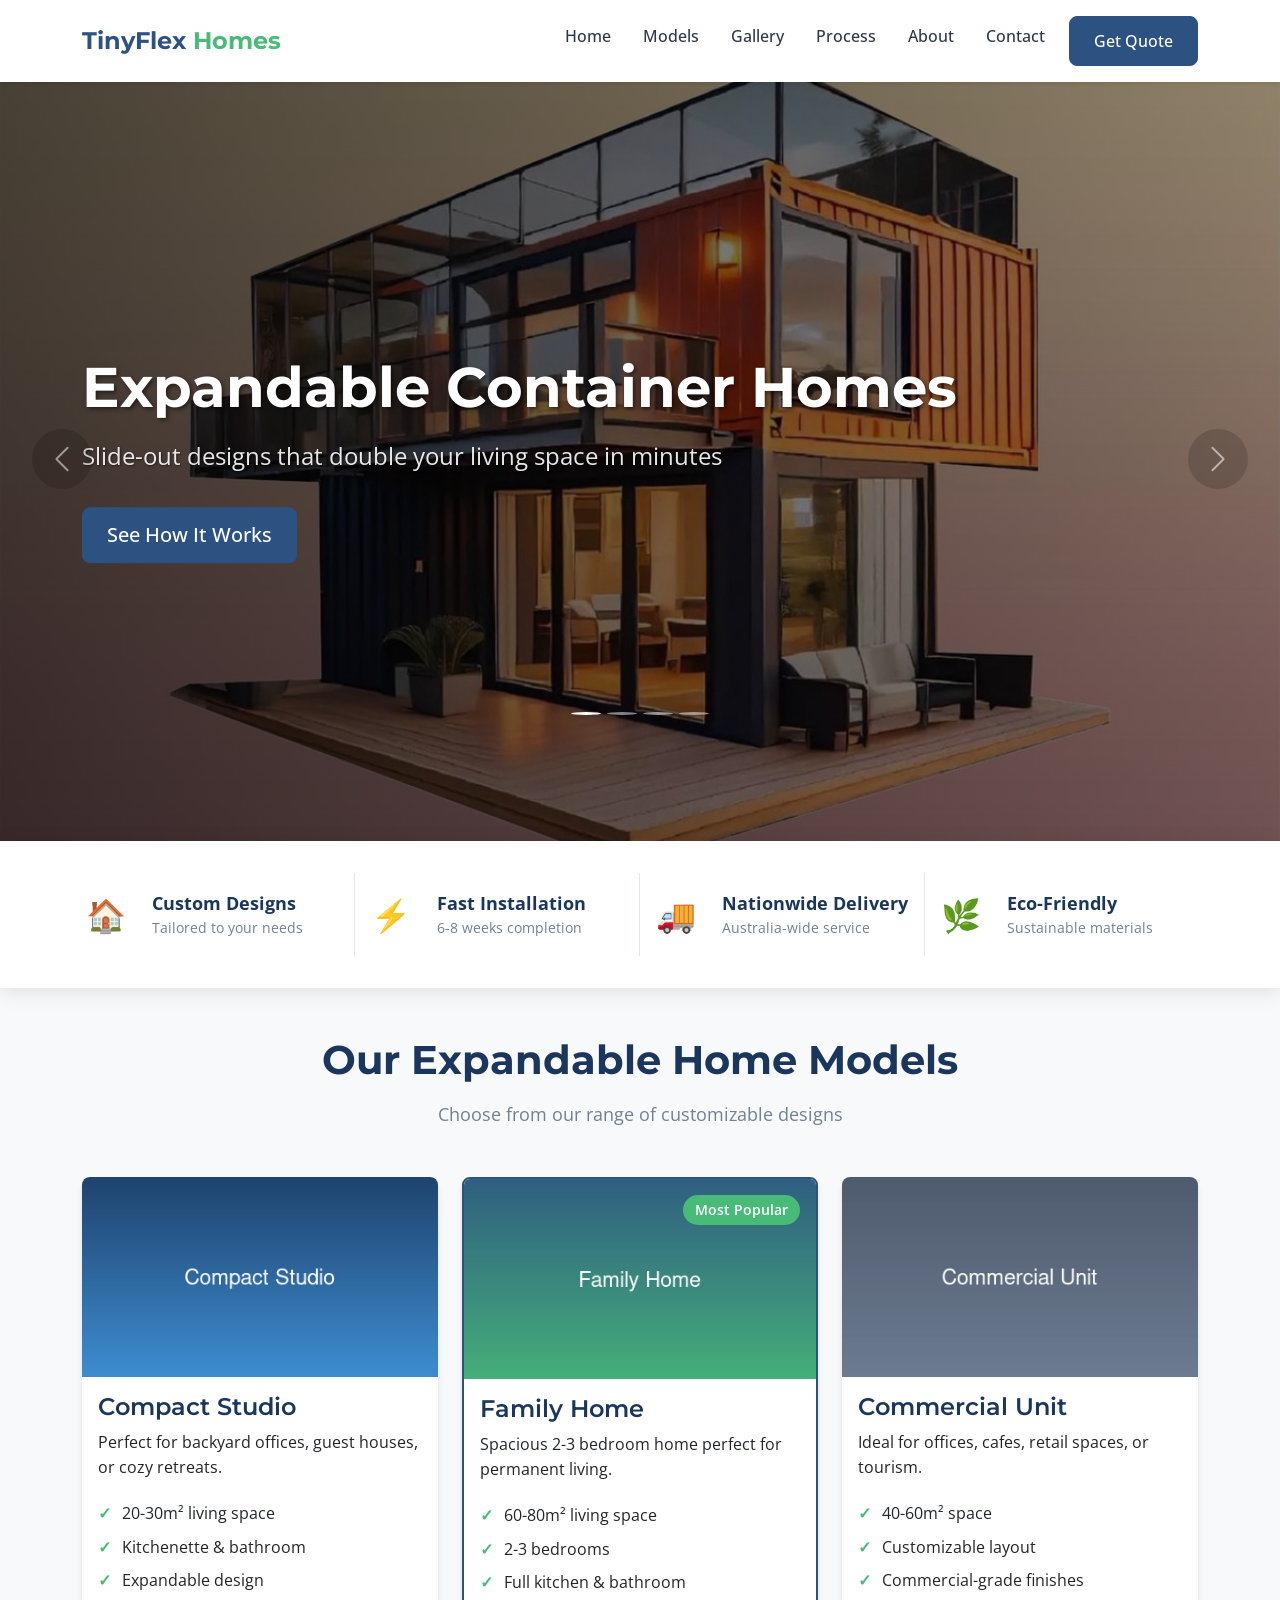
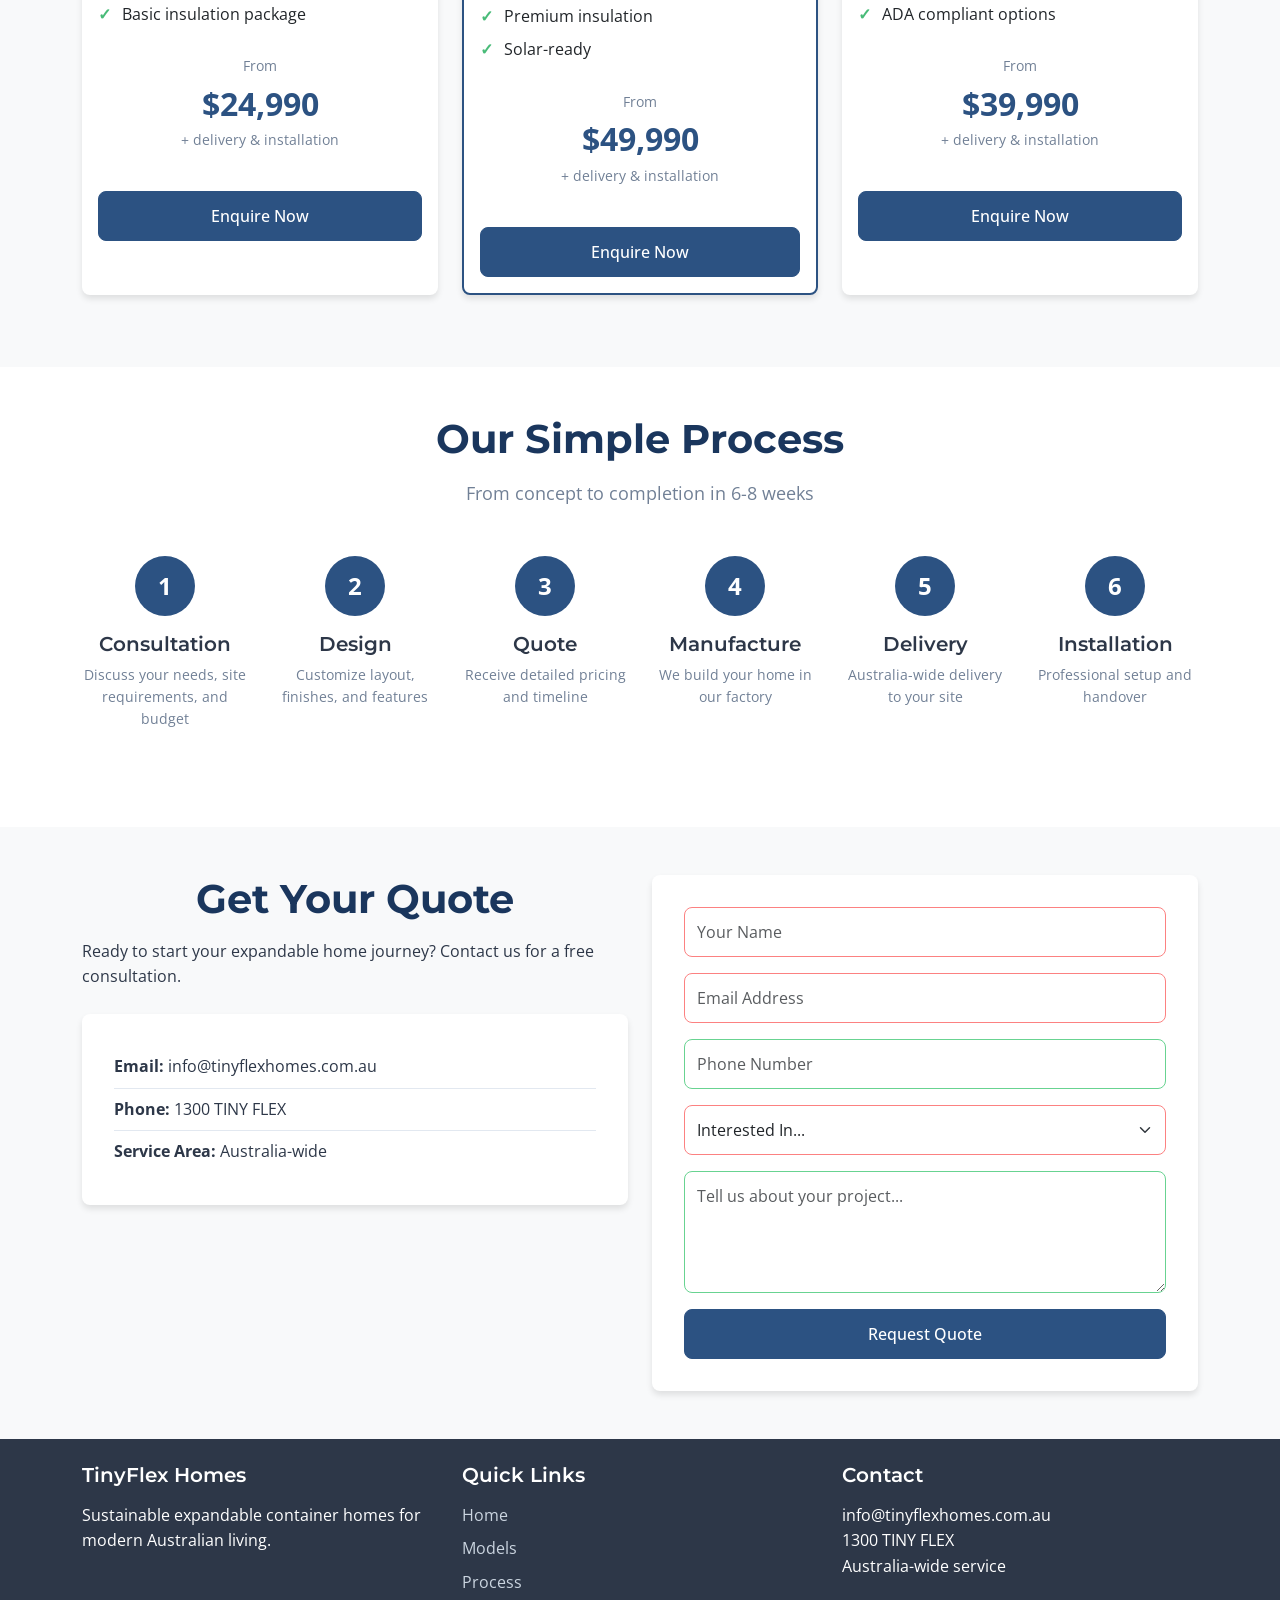
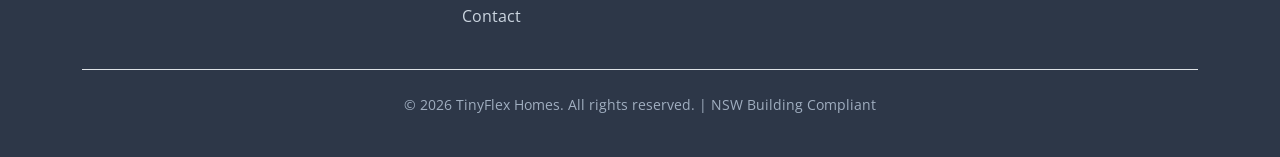
==== index.html @ 8f7335f3 "Added: Real expandable home photos + Complete process page with detailed content" ====
<!DOCTYPE html>
<html lang="en-AU">
<head>
    <meta charset="UTF-8">
    <meta name="viewport" content="width=device-width, initial-scale=1.0">
    <title>TinyFlex Homes | Sustainable Expandable Container Homes Australia</title>
    <meta name="description" content="Affordable, sustainable expandable container homes in Australia. Customizable, eco-friendly living solutions for residential, commercial & off-grid projects.">
    
    <!-- Open Graph / Social Media -->
    <meta property="og:title" content="TinyFlex Homes | Sustainable Expandable Container Homes">
    <meta property="og:description" content="Affordable, sustainable expandable container homes in Australia.">
    <meta property="og:image" content="https://tinyflexhomes.com.au/images/og-image.jpg">
    <meta property="og:url" content="https://tinyflexhomes.com.au">
    <meta property="og:type" content="website">
    
    <!-- Twitter Card -->
    <meta name="twitter:card" content="summary_large_image">
    <meta name="twitter:title" content="TinyFlex Homes | Sustainable Expandable Container Homes">
    <meta name="twitter:description" content="Affordable, sustainable expandable container homes in Australia.">
    
    <!-- Favicon -->
    <link rel="icon" type="image/x-icon" href="/favicon.ico">
    
    <!-- Fonts -->
    <link rel="preconnect" href="https://fonts.googleapis.com">
    <link rel="preconnect" href="https://fonts.gstatic.com" crossorigin>
    <link href="https://fonts.googleapis.com/css2?family=Montserrat:wght@400;500;600;700&family=Open+Sans:wght@300;400;500&display=swap" rel="stylesheet">
    
    <!-- Bootstrap 5 -->
    <link href="https://cdn.jsdelivr.net/npm/bootstrap@5.3.0/dist/css/bootstrap.min.css" rel="stylesheet">
    
    <!-- Custom CSS -->
    <link rel="stylesheet" href="css/style.css?v=202604020125">
    
    <!-- Structured Data -->
    <script type="application/ld+json">
    {
      "@context": "https://schema.org",
      "@type": "HomeAndConstructionBusiness",
      "name": "TinyFlex Homes",
      "description": "Sustainable expandable container homes in Australia",
      "url": "https://tinyflexhomes.com.au",
      "address": {
        "@type": "PostalAddress",
        "addressCountry": "Australia"
      },
      "areaServed": "Australia"
    }
    </script>
</head>
<body>
    <!-- Navigation -->
    <nav class="navbar navbar-expand-lg navbar-light bg-white fixed-top shadow-sm">
        <div class="container">
            <a class="navbar-brand" href="/">
                <span class="brand-text">TinyFlex</span>
                <span class="brand-sub">Homes</span>
            </a>
            <button class="navbar-toggler" type="button" data-bs-toggle="collapse" data-bs-target="#navbarNav">
                <span class="navbar-toggler-icon"></span>
            </button>
            <div class="collapse navbar-collapse" id="navbarNav">
                <ul class="navbar-nav ms-auto">
                    <li class="nav-item"><a class="nav-link" href="index.html" class="nav-link active">Home</a></li>
                    <li class="nav-item"><a class="nav-link" href="models.html">Models</a></li>
                    <li class="nav-item"><a class="nav-link" href="gallery.html">Gallery</a></li>
                    <li class="nav-item"><a class="nav-link" href="process.html">Process</a></li>
                    <li class="nav-item"><a class="nav-link" href="about.html">About</a></li>
                    <li class="nav-item"><a class="nav-link" href="index.html#contact">Contact</a></li>
                    <li class="nav-item ms-2">
                        <a class="btn btn-primary" href="index.html#contact">Get Quote</a>
                    </li>
                </ul>
            </div>
        </div>
    </nav>

    <!-- Hero Slider Section -->
    <!-- Hero Slider Section -->
    <section id="home" class="hero-slider-section">
        <div id="heroCarousel" class="carousel slide carousel-fade" data-bs-ride="carousel">
            <div class="carousel-indicators">
                <button type="button" data-bs-target="#heroCarousel" data-bs-slide-to="0" class="active"></button>
                <button type="button" data-bs-target="#heroCarousel" data-bs-slide-to="1"></button>
                <button type="button" data-bs-target="#heroCarousel" data-bs-slide-to="2"></button>
                <button type="button" data-bs-target="#heroCarousel" data-bs-slide-to="3"></button>
            </div>
            
            <div class="carousel-inner">
                <!-- Slide 1: Expandable Home Exterior -->
                <div class="carousel-item active">
                    <div class="carousel-image" style="background-image: url('images/modern-container-home-1-optimized.jpg');">
                        <div class="carousel-overlay"></div>
                    </div>
                    <div class="carousel-caption">
                        <div class="container">
                            <h1 class="hero-title">Expandable Container Homes</h1>
                            <p class="hero-subtitle">Slide-out designs that double your living space in minutes</p>
                            <a href="models.html" class="btn btn-primary btn-lg">See How It Works</a>
                        </div>
                    </div>
                </div>
                
                <!-- Slide 2: Slide-Out Mechanism -->
                <div class="carousel-item">
                    <div class="carousel-image" style="background-image: url('images/container-exterior-3-optimized.jpg');">
                        <div class="carousel-overlay"></div>
                    </div>
                    <div class="carousel-caption">
                        <div class="container">
                            <h1 class="hero-title">Innovative Slide-Out Design</h1>
                            <p class="hero-subtitle">Transform compact transport into spacious living</p>
                            <a href="process.html" class="btn btn-primary btn-lg">View Process</a>
                        </div>
                    </div>
                </div>
                
                <!-- Slide 3: Modern Interior -->
                <div class="carousel-item">
                    <div class="carousel-image" style="background-image: url('images/modern-architecture-4-optimized.jpg');">
                        <div class="carousel-overlay"></div>
                    </div>
                    <div class="carousel-caption">
                        <div class="container">
                            <h1 class="hero-title">Modern Interior Living</h1>
                            <p class="hero-subtitle">Luxury finishes and smart space utilization</p>
                            <a href="gallery.html" class="btn btn-primary btn-lg">View Gallery</a>
                        </div>
                    </div>
                </div>
                
                <!-- Slide 4: Australian Landscape -->
                <div class="carousel-item">
                    <div class="carousel-image" style="background-image: url('images/minimalist-home-2-optimized.jpg');">
                        <div class="carousel-overlay"></div>
                    </div>
                    <div class="carousel-caption">
                        <div class="container">
                            <h1 class="hero-title">Perfect for Australia</h1>
                            <p class="hero-subtitle">Designed for Australian conditions and lifestyles</p>
                            <a href="#contact" class="btn btn-primary btn-lg">Get Your Quote</a>
                        </div>
                    </div>
                </div>
            </div>
            
            <button class="carousel-control-prev" type="button" data-bs-target="#heroCarousel" data-bs-slide="prev">
                <span class="carousel-control-prev-icon"></span>
                <span class="visually-hidden">Previous</span>
            </button>
            <button class="carousel-control-next" type="button" data-bs-target="#heroCarousel" data-bs-slide="next">
                <span class="carousel-control-next-icon"></span>
                <span class="visually-hidden">Next</span>
            </button>
        </div>
        
        <!-- Hero Features Below Slider -->
        <div class="hero-features-bar">
            <div class="container">
                <div class="row">
                    <div class="col-md-3 feature-item">
                        <div class="feature-icon">🏠</div>
                        <div class="feature-text">
                            <strong>Custom Designs</strong>
                            <small>Tailored to your needs</small>
                        </div>
                    </div>
                    <div class="col-md-3 feature-item">
                        <div class="feature-icon">⚡</div>
                        <div class="feature-text">
                            <strong>Fast Installation</strong>
                            <small>6-8 weeks completion</small>
                        </div>
                    </div>
                    <div class="col-md-3 feature-item">
                        <div class="feature-icon">🚚</div>
                        <div class="feature-text">
                            <strong>Nationwide Delivery</strong>
                            <small>Australia-wide service</small>
                        </div>
                    </div>
                    <div class="col-md-3 feature-item">
                        <div class="feature-icon">🌿</div>
                        <div class="feature-text">
                            <strong>Eco-Friendly</strong>
                            <small>Sustainable materials</small>
                        </div>
                    </div>
                </div>
            </div>
        </div>
    </section>

    <!-- Models Section -->
    <section id="models" class="models-section py-5 bg-light">
        <div class="container">
            <div class="text-center mb-5">
                <h2 class="section-title">Our Expandable Home Models</h2>
                <p class="section-subtitle">Choose from our range of customizable designs</p>
            </div>
            
            <div class="row">
                <!-- Model 1 -->
                <div class="col-md-4 mb-4">
                    <div class="card model-card h-100">
                        <img src="images/model-compact.jpg" class="card-img-top" alt="Compact Expandable Home" loading="lazy">
                        <div class="card-body">
                            <h3 class="card-title">Compact Studio</h3>
                            <p class="card-text">Perfect for backyard offices, guest houses, or cozy retreats.</p>
                            <ul class="model-features">
                                <li>20-30m² living space</li>
                                <li>Kitchenette & bathroom</li>
                                <li>Expandable design</li>
                                <li>Basic insulation package</li>
                            </ul>
                            <div class="model-price">
                                <span class="price-from">From</span>
                                <span class="price-amount">$24,990</span>
                                <span class="price-note">+ delivery & installation</span>
                            </div>
                            <a href="#contact" class="btn btn-primary w-100 mt-3">Enquire Now</a>
                        </div>
                    </div>
                </div>
                
                <!-- Model 2 -->
                <div class="col-md-4 mb-4">
                    <div class="card model-card h-100 featured">
                        <div class="featured-badge">Most Popular</div>
                        <img src="images/model-family.jpg" class="card-img-top" alt="Family Expandable Home" loading="lazy">
                        <div class="card-body">
                            <h3 class="card-title">Family Home</h3>
                            <p class="card-text">Spacious 2-3 bedroom home perfect for permanent living.</p>
                            <ul class="model-features">
                                <li>60-80m² living space</li>
                                <li>2-3 bedrooms</li>
                                <li>Full kitchen & bathroom</li>
                                <li>Premium insulation</li>
                                <li>Solar-ready</li>
                            </ul>
                            <div class="model-price">
                                <span class="price-from">From</span>
                                <span class="price-amount">$49,990</span>
                                <span class="price-note">+ delivery & installation</span>
                            </div>
                            <a href="#contact" class="btn btn-primary w-100 mt-3">Enquire Now</a>
                        </div>
                    </div>
                </div>
                
                <!-- Model 3 -->
                <div class="col-md-4 mb-4">
                    <div class="card model-card h-100">
                        <img src="images/model-commercial.jpg" class="card-img-top" alt="Commercial Expandable Home" loading="lazy">
                        <div class="card-body">
                            <h3 class="card-title">Commercial Unit</h3>
                            <p class="card-text">Ideal for offices, cafes, retail spaces, or tourism.</p>
                            <ul class="model-features">
                                <li>40-60m² space</li>
                                <li>Customizable layout</li>
                                <li>Commercial-grade finishes</li>
                                <li>ADA compliant options</li>
                            </ul>
                            <div class="model-price">
                                <span class="price-from">From</span>
                                <span class="price-amount">$39,990</span>
                                <span class="price-note">+ delivery & installation</span>
                            </div>
                            <a href="#contact" class="btn btn-primary w-100 mt-3">Enquire Now</a>
                        </div>
                    </div>
                </div>
            </div>
        </div>
    </section>

    <!-- Process Section -->
    <section id="process" class="process-section py-5">
        <div class="container">
            <div class="text-center mb-5">
                <h2 class="section-title">Our Simple Process</h2>
                <p class="section-subtitle">From concept to completion in 6-8 weeks</p>
            </div>
            
            <div class="row process-steps">
                <div class="col-lg-2 col-md-4 process-step">
                    <div class="step-number">1</div>
                    <h4>Consultation</h4>
                    <p>Discuss your needs, site requirements, and budget</p>
                </div>
                <div class="col-lg-2 col-md-4 process-step">
                    <div class="step-number">2</div>
                    <h4>Design</h4>
                    <p>Customize layout, finishes, and features</p>
                </div>
                <div class="col-lg-2 col-md-4 process-step">
                    <div class="step-number">3</div>
                    <h4>Quote</h4>
                    <p>Receive detailed pricing and timeline</p>
                </div>
                <div class="col-lg-2 col-md-4 process-step">
                    <div class="step-number">4</div>
                    <h4>Manufacture</h4>
                    <p>We build your home in our factory</p>
                </div>
                <div class="col-lg-2 col-md-4 process-step">
                    <div class="step-number">5</div>
                    <h4>Delivery</h4>
                    <p>Australia-wide delivery to your site</p>
                </div>
                <div class="col-lg-2 col-md-4 process-step">
                    <div class="step-number">6</div>
                    <h4>Installation</h4>
                    <p>Professional setup and handover</p>
                </div>
            </div>
        </div>
    </section>

    <!-- Contact Section -->
    <section id="contact" class="contact-section py-5 bg-light">
        <div class="container">
            <div class="row">
                <div class="col-lg-6">
                    <h2 class="section-title">Get Your Quote</h2>
                    <p class="mb-4">Ready to start your expandable home journey? Contact us for a free consultation.</p>
                    
                    <div class="contact-info mb-4">
                        <div class="contact-item">
                            <strong>Email:</strong> info@tinyflexhomes.com.au
                        </div>
                        <div class="contact-item">
                            <strong>Phone:</strong> 1300 TINY FLEX
                        </div>
                        <div class="contact-item">
                            <strong>Service Area:</strong> Australia-wide
                        </div>
                    </div>
                </div>
                <div class="col-lg-6">
                    <form id="contactForm" class="contact-form">
                        <div class="mb-3">
                            <input type="text" class="form-control" placeholder="Your Name" required>
                        </div>
                        <div class="mb-3">
                            <input type="email" class="form-control" placeholder="Email Address" required>
                        </div>
                        <div class="mb-3">
                            <input type="tel" class="form-control" placeholder="Phone Number">
                        </div>
                        <div class="mb-3">
                            <select class="form-select" required>
                                <option value="">Interested In...</option>
                                <option value="compact">Compact Studio</option>
                                <option value="family">Family Home</option>
                                <option value="commercial">Commercial Unit</option>
                                <option value="custom">Custom Design</option>
                            </select>
                        </div>
                        <div class="mb-3">
                            <textarea class="form-control" rows="4" placeholder="Tell us about your project..."></textarea>
                        </div>
                        <button type="submit" class="btn btn-primary w-100">Request Quote</button>
                    </form>
                </div>
            </div>
        </div>
    </section>

    
    
<!-- Footer -->
    <footer class="footer py-4">
        <div class="container">
            <div class="row">
                <div class="col-md-4">
                    <h5>TinyFlex Homes</h5>
                    <p>Sustainable expandable container homes for modern Australian living.</p>
                </div>
                <div class="col-md-4">
                    <h5>Quick Links</h5>
                    <ul class="footer-links">
                        <li><a href="#home">Home</a></li>
                        <li><a href="models.html">Models</a></li>
                        <li><a href="#process">Process</a></li>
                        <li><a href="#contact">Contact</a></li>
                    </ul>
                </div>
                <div class="col-md-4">
                    <h5>Contact</h5>
                    <p>info@tinyflexhomes.com.au<br>
                    1300 TINY FLEX<br>
                    Australia-wide service</p>
                </div>
            </div>
            <div class="footer-bottom text-center mt-4 pt-4 border-top">
                <p>&copy; 2026 TinyFlex Homes. All rights reserved. | NSW Building Compliant</p>
            </div>
        </div>
    </footer>

    <!-- Bootstrap JS -->
    <script src="https://cdn.jsdelivr.net/npm/bootstrap@5.3.0/dist/js/bootstrap.bundle.min.js"></script>
    
    <!-- Custom JS -->
    <script src="js/main.js?v=202604020125"></script>
</body>
</html>
---- css/style.css ----
/* TinyFlex Homes - Professional Website Styles */
:root {
    --primary-color: #2c5282;
    --primary-dark: #1a365d;
    --primary-light: #4299e1;
    --secondary-color: #48bb78;
    --dark-color: #2d3748;
    --light-color: #f7fafc;
    --gray-color: #718096;
    --border-radius: 8px;
    --box-shadow: 0 4px 6px rgba(0, 0, 0, 0.1);
    --transition: all 0.3s ease;
}

/* Base Styles */
* {
    margin: 0;
    padding: 0;
    box-sizing: border-box;
}

body {
    font-family: 'Open Sans', sans-serif;
    color: var(--dark-color);
    line-height: 1.6;
    padding-top: 76px; /* For fixed navbar */
}

h1, h2, h3, h4, h5, h6 {
    font-family: 'Montserrat', sans-serif;
    font-weight: 600;
    margin-bottom: 1rem;
}

a {
    text-decoration: none;
    color: var(--primary-color);
    transition: var(--transition);
}

a:hover {
    color: var(--primary-dark);
}

.btn {
    border-radius: var(--border-radius);
    padding: 0.75rem 1.5rem;
    font-weight: 500;
    transition: var(--transition);
}

.btn-primary {
    background-color: var(--primary-color);
    border-color: var(--primary-color);
}

.btn-primary:hover {
    background-color: var(--primary-dark);
    border-color: var(--primary-dark);
}

.btn-outline-primary {
    color: var(--primary-color);
    border-color: var(--primary-color);
}

.btn-outline-primary:hover {
    background-color: var(--primary-color);
    border-color: var(--primary-color);
}

/* Navigation */
.navbar {
    padding: 1rem 0;
    transition: var(--transition);
}

.navbar-brand {
    font-family: 'Montserrat', sans-serif;
    font-weight: 700;
    font-size: 1.5rem;
}

.brand-text {
    color: var(--primary-color);
}

.brand-sub {
    color: var(--secondary-color);
}

.nav-link {
    font-weight: 500;
    margin: 0 0.5rem;
    color: var(--dark-color) !important;
}

.nav-link:hover,
.nav-link.active {
    color: var(--primary-color) !important;
}

/* Page Hero (for non-home pages) */
.page-hero {
    background: linear-gradient(rgba(0,0,0,0.7), rgba(0,0,0,0.7)), 
                url('https://images.unsplash.com/photo-1600566753190-17f0baa2a6c3?ixlib=rb-4.0.3&auto=format&fit=crop&w=1950&q=80');
    background-size: cover;
    background-position: center;
    color: white;
    padding: 8rem 0 4rem;
    text-align: center;
    margin-top: 76px; /* Offset for fixed navbar */
}

.page-hero .hero-title {
    font-size: 3rem;
    font-weight: 700;
    margin-bottom: 1rem;
    color: white;
    text-shadow: 2px 2px 4px rgba(0,0,0,0.5);
}

.page-hero .hero-subtitle {
    font-size: 1.5rem;
    color: rgba(255,255,255,0.9);
    margin-bottom: 2rem;
    text-shadow: 1px 1px 2px rgba(0,0,0,0.5);
}

/* Hero Slider Section */
.hero-slider-section {
    position: relative;
    margin-top: -76px; /* Offset for fixed navbar */
    padding-top: 76px;
}

.carousel {
    height: 85vh;
    min-height: 600px;
    max-height: 800px;
}

.carousel-inner, .carousel-item {
    height: 100%;
}

.carousel-image {
    height: 100%;
    background-size: cover;
    background-position: center;
    background-repeat: no-repeat;
}

.carousel-overlay {
    position: absolute;
    top: 0;
    left: 0;
    right: 0;
    bottom: 0;
    background: linear-gradient(to right, rgba(0,0,0,0.7) 0%, rgba(0,0,0,0.4) 100%);
}

.carousel-caption {
    position: absolute;
    top: 50%;
    transform: translateY(-50%);
    bottom: auto;
    left: 0;
    right: 0;
    text-align: left;
    padding: 2rem;
}

.carousel-caption .hero-title {
    font-size: 3.5rem;
    font-weight: 700;
    margin-bottom: 1rem;
    color: white;
    text-shadow: 2px 2px 4px rgba(0,0,0,0.5);
}

.carousel-caption .hero-subtitle {
    font-size: 1.5rem;
    color: rgba(255,255,255,0.9);
    margin-bottom: 2rem;
    text-shadow: 1px 1px 2px rgba(0,0,0,0.5);
}

.carousel-indicators {
    bottom: 100px;
}

.carousel-indicators button {
    width: 12px;
    height: 12px;
    border-radius: 50%;
    margin: 0 5px;
    background-color: rgba(255,255,255,0.5);
    border: none;
}

.carousel-indicators button.active {
    background-color: white;
}

.carousel-control-prev,
.carousel-control-next {
    width: 60px;
    height: 60px;
    background-color: rgba(0,0,0,0.3);
    border-radius: 50%;
    top: 50%;
    transform: translateY(-50%);
    margin: 0 2rem;
}

.carousel-control-prev-icon,
.carousel-control-next-icon {
    width: 30px;
    height: 30px;
}

/* Hero Features Bar */
.hero-features-bar {
    background-color: white;
    padding: 2rem 0;
    box-shadow: 0 4px 20px rgba(0,0,0,0.1);
    position: relative;
    z-index: 10;
}

.hero-features-bar .feature-item {
    display: flex;
    align-items: center;
    gap: 1rem;
    padding: 1rem;
    border-right: 1px solid #e2e8f0;
}

.hero-features-bar .feature-item:last-child {
    border-right: none;
}

.hero-features-bar .feature-icon {
    font-size: 2rem;
    min-width: 50px;
}

.hero-features-bar .feature-text {
    display: flex;
    flex-direction: column;
}

.hero-features-bar .feature-text strong {
    font-size: 1.1rem;
    color: var(--primary-dark);
}

.hero-features-bar .feature-text small {
    color: var(--gray-color);
    font-size: 0.875rem;
}

/* Responsive Hero */
@media (max-width: 768px) {
    .carousel {
        height: 70vh;
        min-height: 500px;
    }
    
    .carousel-caption .hero-title {
        font-size: 2.5rem;
    }
    
    .carousel-caption .hero-subtitle {
        font-size: 1.25rem;
    }
    
    .carousel-control-prev,
    .carousel-control-next {
        width: 40px;
        height: 40px;
        margin: 0 1rem;
    }
    
    .hero-features-bar .feature-item {
        border-right: none;
        border-bottom: 1px solid #e2e8f0;
        justify-content: center;
        text-align: center;
    }
    
    .hero-features-bar .feature-item:last-child {
        border-bottom: none;
    }
}

@media (max-width: 576px) {
    .carousel {
        height: 60vh;
        min-height: 400px;
    }
    
    .carousel-caption .hero-title {
        font-size: 2rem;
    }
    
    .carousel-caption .hero-subtitle {
        font-size: 1rem;
    }
    
    .carousel-indicators {
        bottom: 80px;
    }
}

/* Section Styles */
.section-title {
    font-size: 2.5rem;
    font-weight: 700;
    color: var(--primary-dark);
    text-align: center;
}

.section-subtitle {
    font-size: 1.125rem;
    color: var(--gray-color);
    text-align: center;
    margin-bottom: 3rem;
}

/* Models Section */
.models-section {
    background-color: var(--light-color);
}

.model-card {
    border: none;
    border-radius: var(--border-radius);
    box-shadow: var(--box-shadow);
    transition: var(--transition);
    overflow: hidden;
}

.model-card:hover {
    transform: translateY(-5px);
    box-shadow: 0 10px 20px rgba(0, 0, 0, 0.15);
}

.model-card.featured {
    border: 2px solid var(--primary-color);
    position: relative;
}

.featured-badge {
    position: absolute;
    top: 1rem;
    right: 1rem;
    background-color: var(--secondary-color);
    color: white;
    padding: 0.25rem 0.75rem;
    border-radius: 20px;
    font-size: 0.875rem;
    font-weight: 600;
}

.card-img-top {
    height: 200px;
    object-fit: cover;
}

.card-title {
    font-size: 1.5rem;
    color: var(--primary-dark);
}

.model-features {
    list-style: none;
    padding: 0;
    margin: 1rem 0;
}

.model-features li {
    padding: 0.25rem 0;
    position: relative;
    padding-left: 1.5rem;
}

.model-features li:before {
    content: "✓";
    position: absolute;
    left: 0;
    color: var(--secondary-color);
    font-weight: bold;
}

.model-price {
    margin: 1.5rem 0;
    text-align: center;
}

.price-from {
    display: block;
    font-size: 0.875rem;
    color: var(--gray-color);
}

.price-amount {
    font-size: 2rem;
    font-weight: 700;
    color: var(--primary-color);
    display: block;
}

.price-note {
    display: block;
    font-size: 0.875rem;
    color: var(--gray-color);
}

/* Process Section */
.process-steps {
    text-align: center;
}

.process-step {
    margin-bottom: 2rem;
}

.step-number {
    width: 60px;
    height: 60px;
    background-color: var(--primary-color);
    color: white;
    border-radius: 50%;
    display: flex;
    align-items: center;
    justify-content: center;
    font-size: 1.5rem;
    font-weight: 700;
    margin: 0 auto 1rem;
}

.process-step h4 {
    font-size: 1.25rem;
    margin-bottom: 0.5rem;
}

.process-step p {
    color: var(--gray-color);
    font-size: 0.875rem;
}

/* Contact Section */
.contact-info {
    background-color: white;
    padding: 2rem;
    border-radius: var(--border-radius);
    box-shadow: var(--box-shadow);
}

.contact-item {
    padding: 0.5rem 0;
    border-bottom: 1px solid #e2e8f0;
}

.contact-item:last-child {
    border-bottom: none;
}

.contact-form {
    background-color: white;
    padding: 2rem;
    border-radius: var(--border-radius);
    box-shadow: var(--box-shadow);
}

.form-control,
.form-select {
    border-radius: var(--border-radius);
    border: 1px solid #e2e8f0;
    padding: 0.75rem;
    transition: var(--transition);
}

.form-control:focus,
.form-select:focus {
    border-color: var(--primary-color);
    box-shadow: 0 0 0 3px rgba(44, 82, 130, 0.1);
}

/* Footer */
.footer {
    background-color: var(--dark-color);
    color: white;
}

.footer h5 {
    color: white;
    margin-bottom: 1rem;
}

.footer-links {
    list-style: none;
    padding: 0;
}

.footer-links li {
    margin-bottom: 0.5rem;
}

.footer-links a {
    color: #cbd5e0;
}

.footer-links a:hover {
    color: white;
}

.footer-bottom {
    color: #a0aec0;
    font-size: 0.875rem;
}

/* Responsive Design */
@media (max-width: 768px) {
    .hero-title {
        font-size: 2rem;
    }
    
    .hero-subtitle {
        font-size: 1rem;
    }
    
    .section-title {
        font-size: 2rem;
    }
    
    .process-step {
        margin-bottom: 2rem;
    }
    
    .hero-features {
        flex-direction: column;
        gap: 1rem;
    }
}

@media (max-width: 576px) {
    body {
        padding-top: 66px;
    }
    
    .hero-section {
        padding: 2rem 0;
    }
    
    .model-card {
        margin-bottom: 1.5rem;
    }
    
    .process-step {
        margin-bottom: 1.5rem;
    }
}

/* Smooth Scrolling */
html {
    scroll-behavior: smooth;
}

/* Form Validation */
.form-control:invalid,
.form-select:invalid {
    border-color: #fc8181;
}

.form-control:valid,
.form-select:valid {
    border-color: #68d391;
}
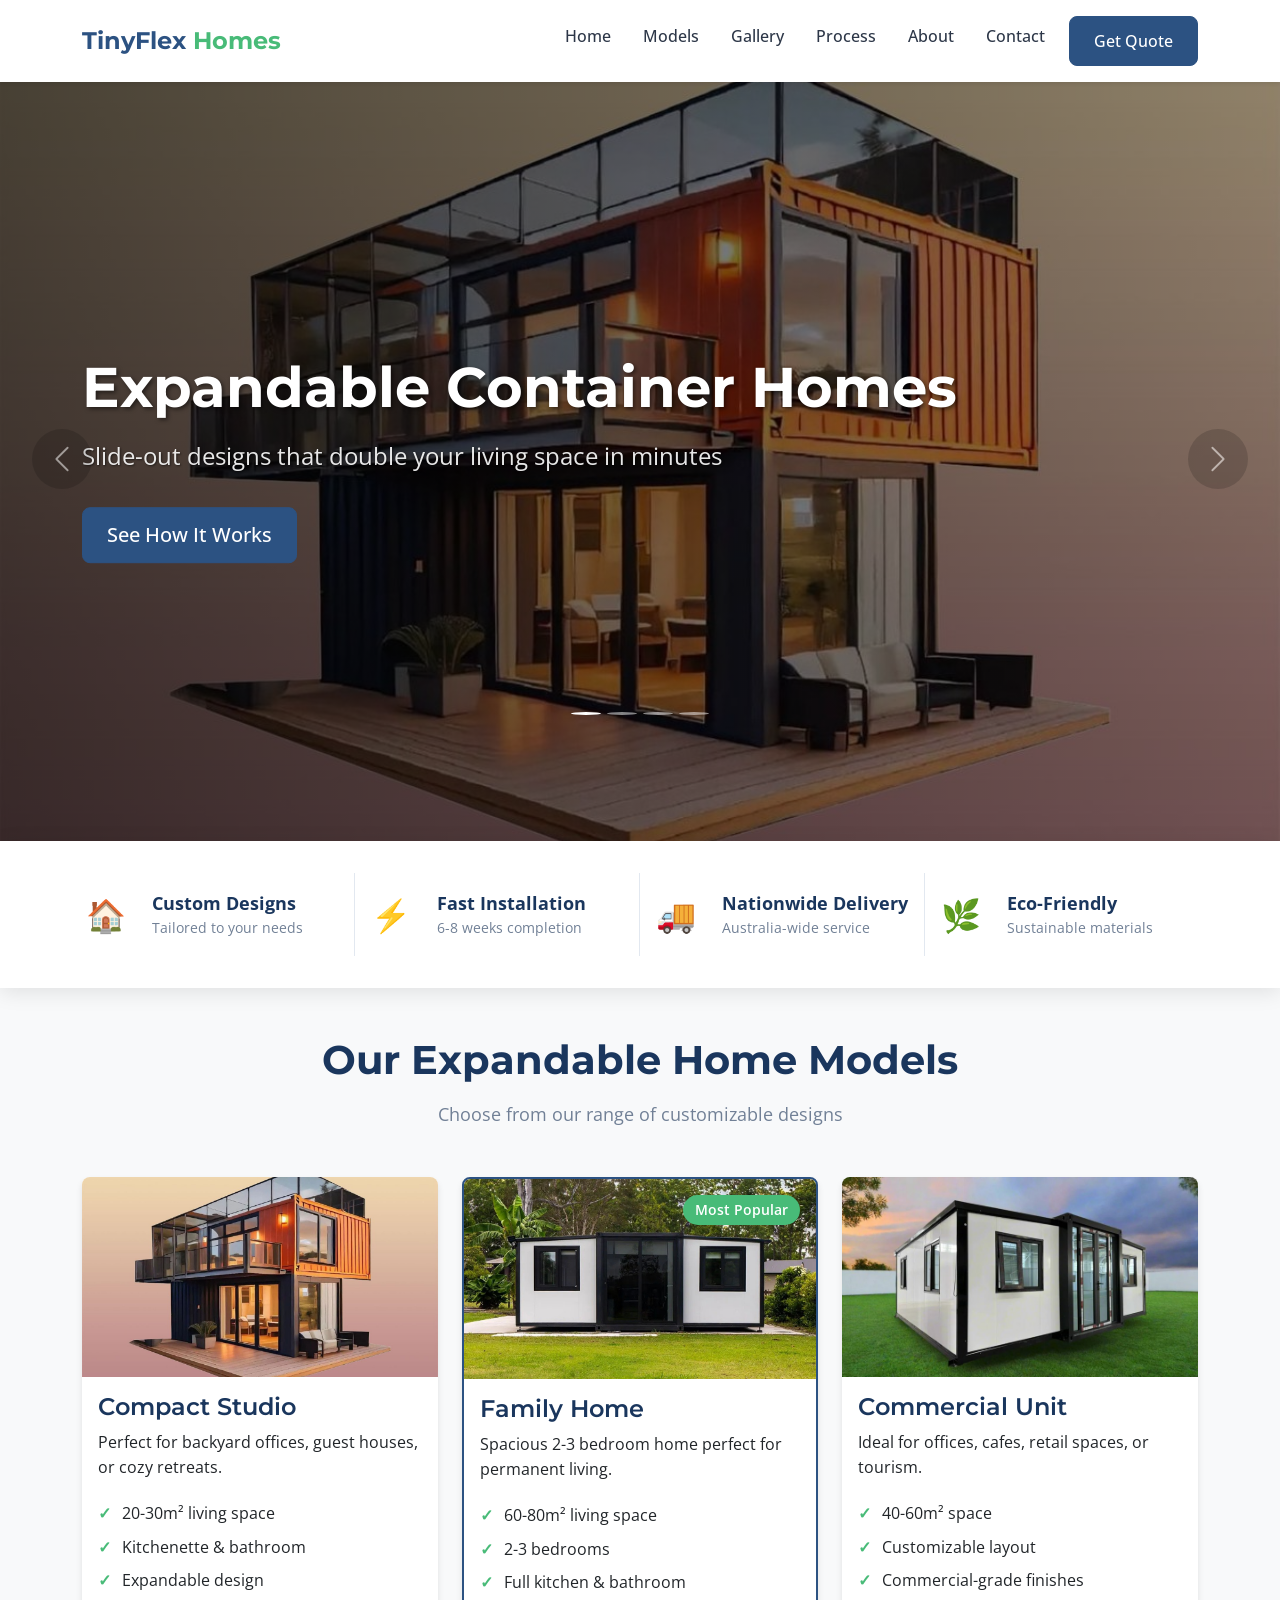
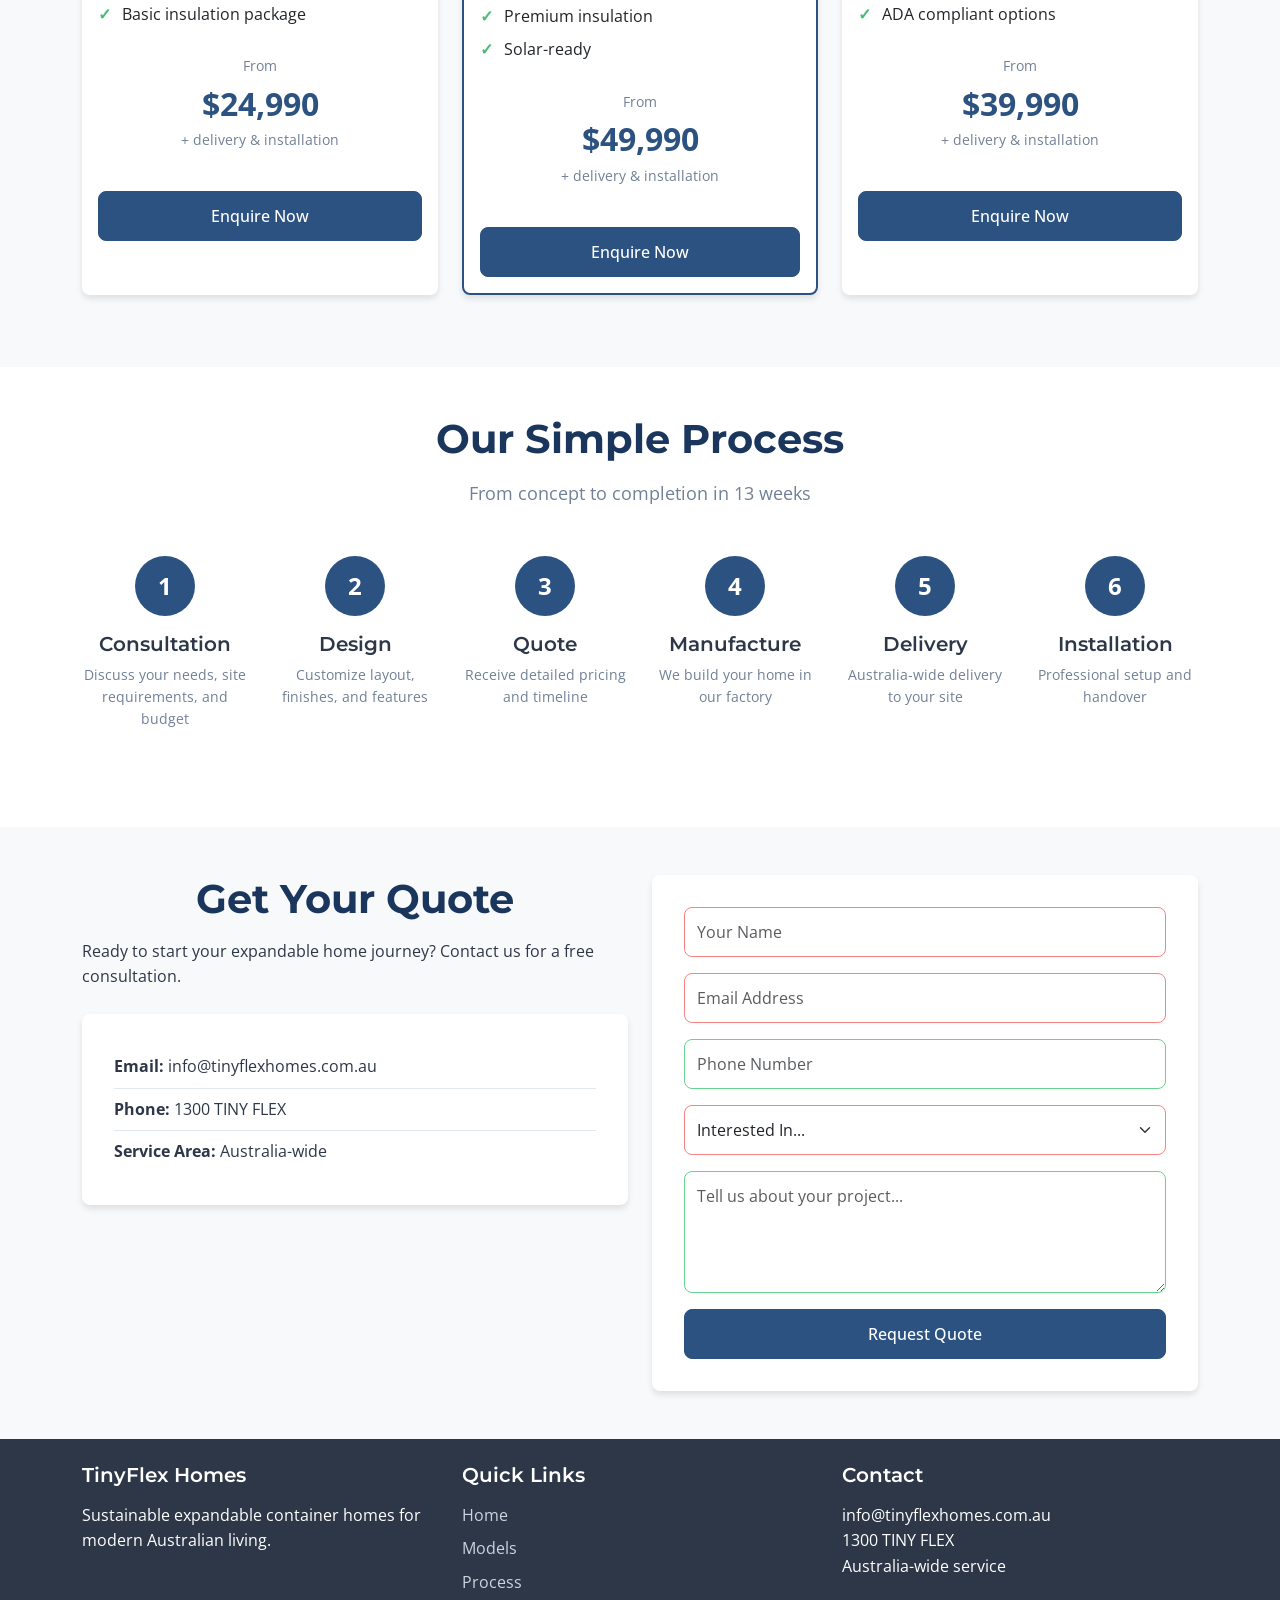
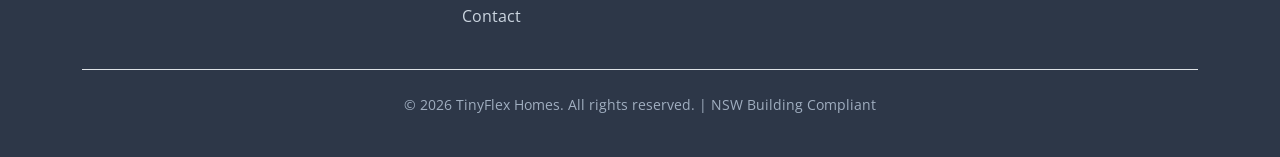
==== commit 3431e0b0: "Fixed: Main page photos, 13-week process timeline, Standard template system for all pages" ====
--- a/index.html
+++ b/index.html
@@ -30,7 +30,7 @@
     <link href="https://cdn.jsdelivr.net/npm/bootstrap@5.3.0/dist/css/bootstrap.min.css" rel="stylesheet">
     
     <!-- Custom CSS -->
-    <link rel="stylesheet" href="css/style.css?v=202604020125">
+    <link rel="stylesheet" href="css/style.css?v=202604020134">
     
     <!-- Structured Data -->
     <script type="application/ld+json">
@@ -203,7 +203,7 @@
                 <!-- Model 1 -->
                 <div class="col-md-4 mb-4">
                     <div class="card model-card h-100">
-                        <img src="images/model-compact.jpg" class="card-img-top" alt="Compact Expandable Home" loading="lazy">
+                        <img src="images/modern-container-home-1-optimized.jpg" class="card-img-top" alt="Compact Expandable Home" loading="lazy">
                         <div class="card-body">
                             <h3 class="card-title">Compact Studio</h3>
                             <p class="card-text">Perfect for backyard offices, guest houses, or cozy retreats.</p>
@@ -227,7 +227,7 @@
                 <div class="col-md-4 mb-4">
                     <div class="card model-card h-100 featured">
                         <div class="featured-badge">Most Popular</div>
-                        <img src="images/model-family.jpg" class="card-img-top" alt="Family Expandable Home" loading="lazy">
+                        <img src="images/container-exterior-3-optimized.jpg" class="card-img-top" alt="Family Expandable Home" loading="lazy">
                         <div class="card-body">
                             <h3 class="card-title">Family Home</h3>
                             <p class="card-text">Spacious 2-3 bedroom home perfect for permanent living.</p>
@@ -251,7 +251,7 @@
                 <!-- Model 3 -->
                 <div class="col-md-4 mb-4">
                     <div class="card model-card h-100">
-                        <img src="images/model-commercial.jpg" class="card-img-top" alt="Commercial Expandable Home" loading="lazy">
+                        <img src="images/modern-architecture-4-optimized.jpg" class="card-img-top" alt="Commercial Expandable Home" loading="lazy">
                         <div class="card-body">
                             <h3 class="card-title">Commercial Unit</h3>
                             <p class="card-text">Ideal for offices, cafes, retail spaces, or tourism.</p>
@@ -279,7 +279,7 @@
         <div class="container">
             <div class="text-center mb-5">
                 <h2 class="section-title">Our Simple Process</h2>
-                <p class="section-subtitle">From concept to completion in 6-8 weeks</p>
+                <p class="section-subtitle">From concept to completion in 13 weeks</p>
             </div>
             
             <div class="row process-steps">
@@ -403,6 +403,6 @@
     <script src="https://cdn.jsdelivr.net/npm/bootstrap@5.3.0/dist/js/bootstrap.bundle.min.js"></script>
     
     <!-- Custom JS -->
-    <script src="js/main.js?v=202604020125"></script>
+    <script src="js/main.js?v=202604020134"></script>
 </body>
 </html>
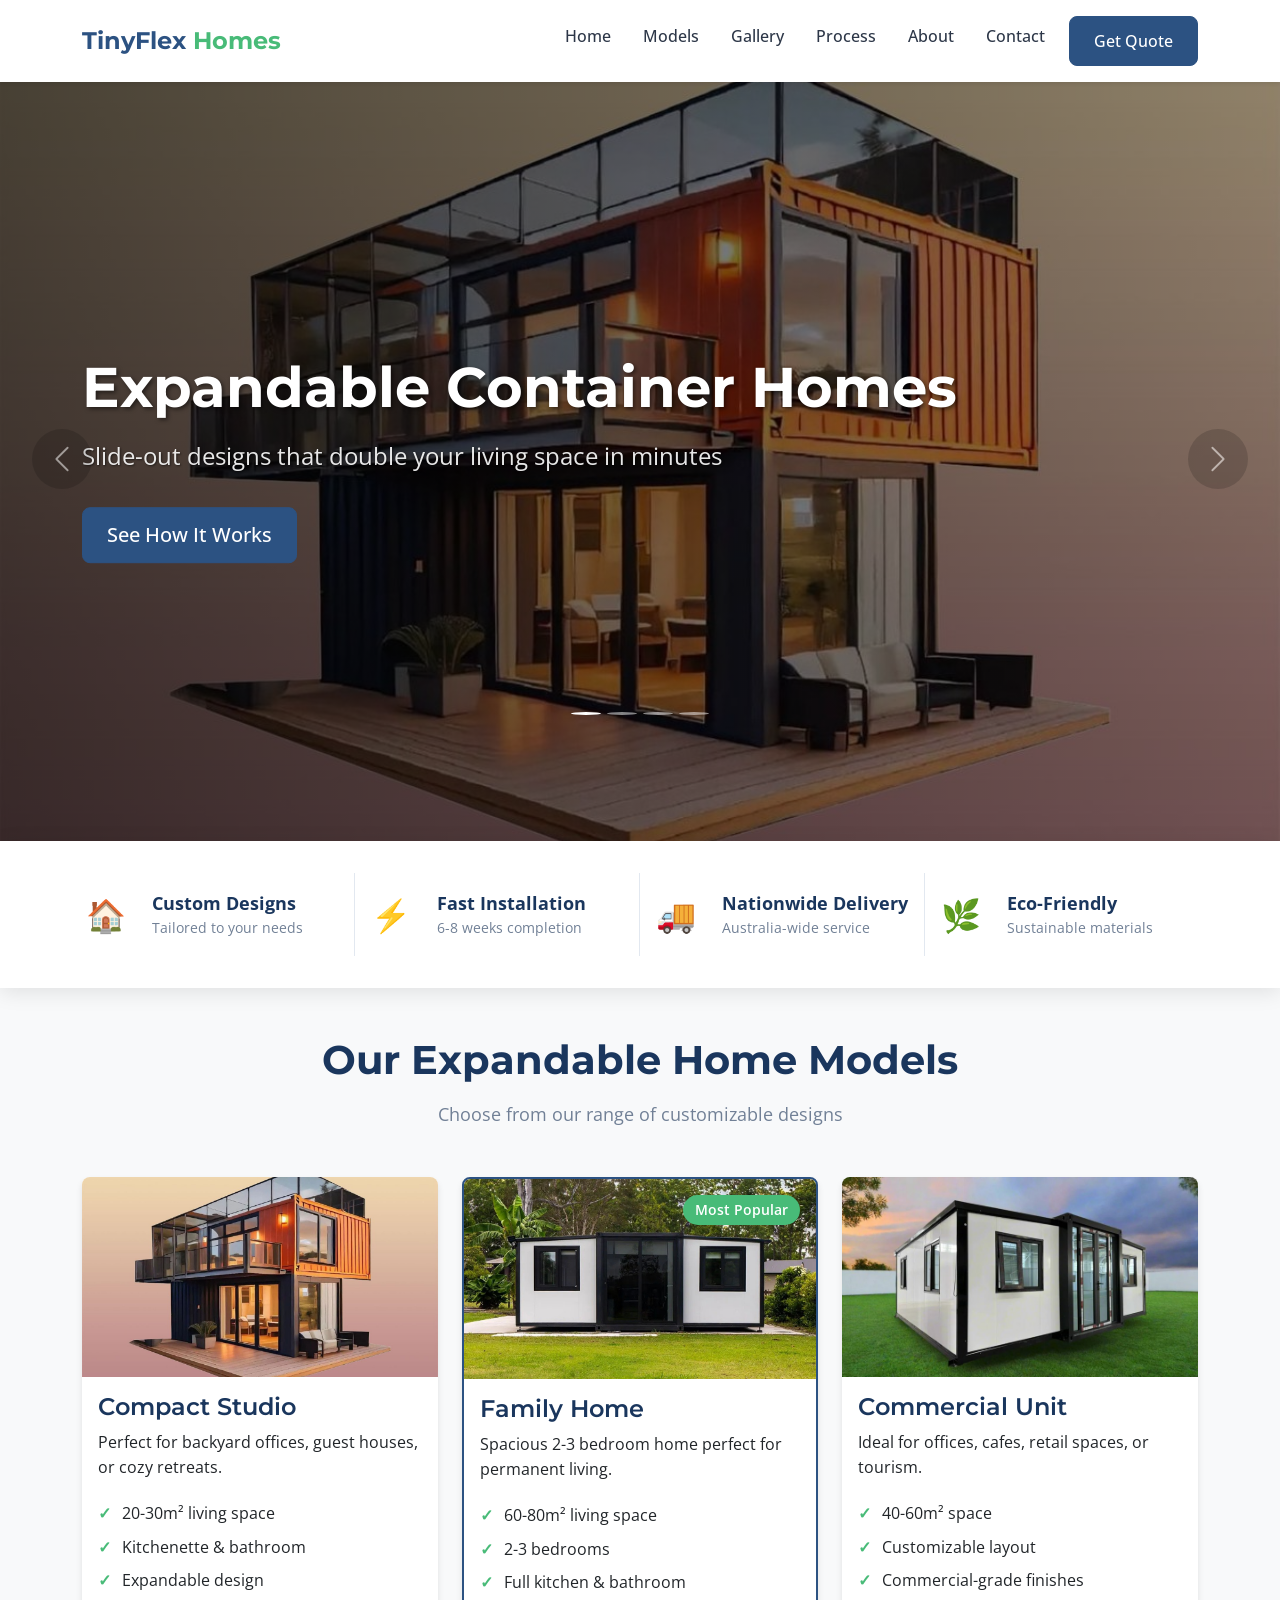
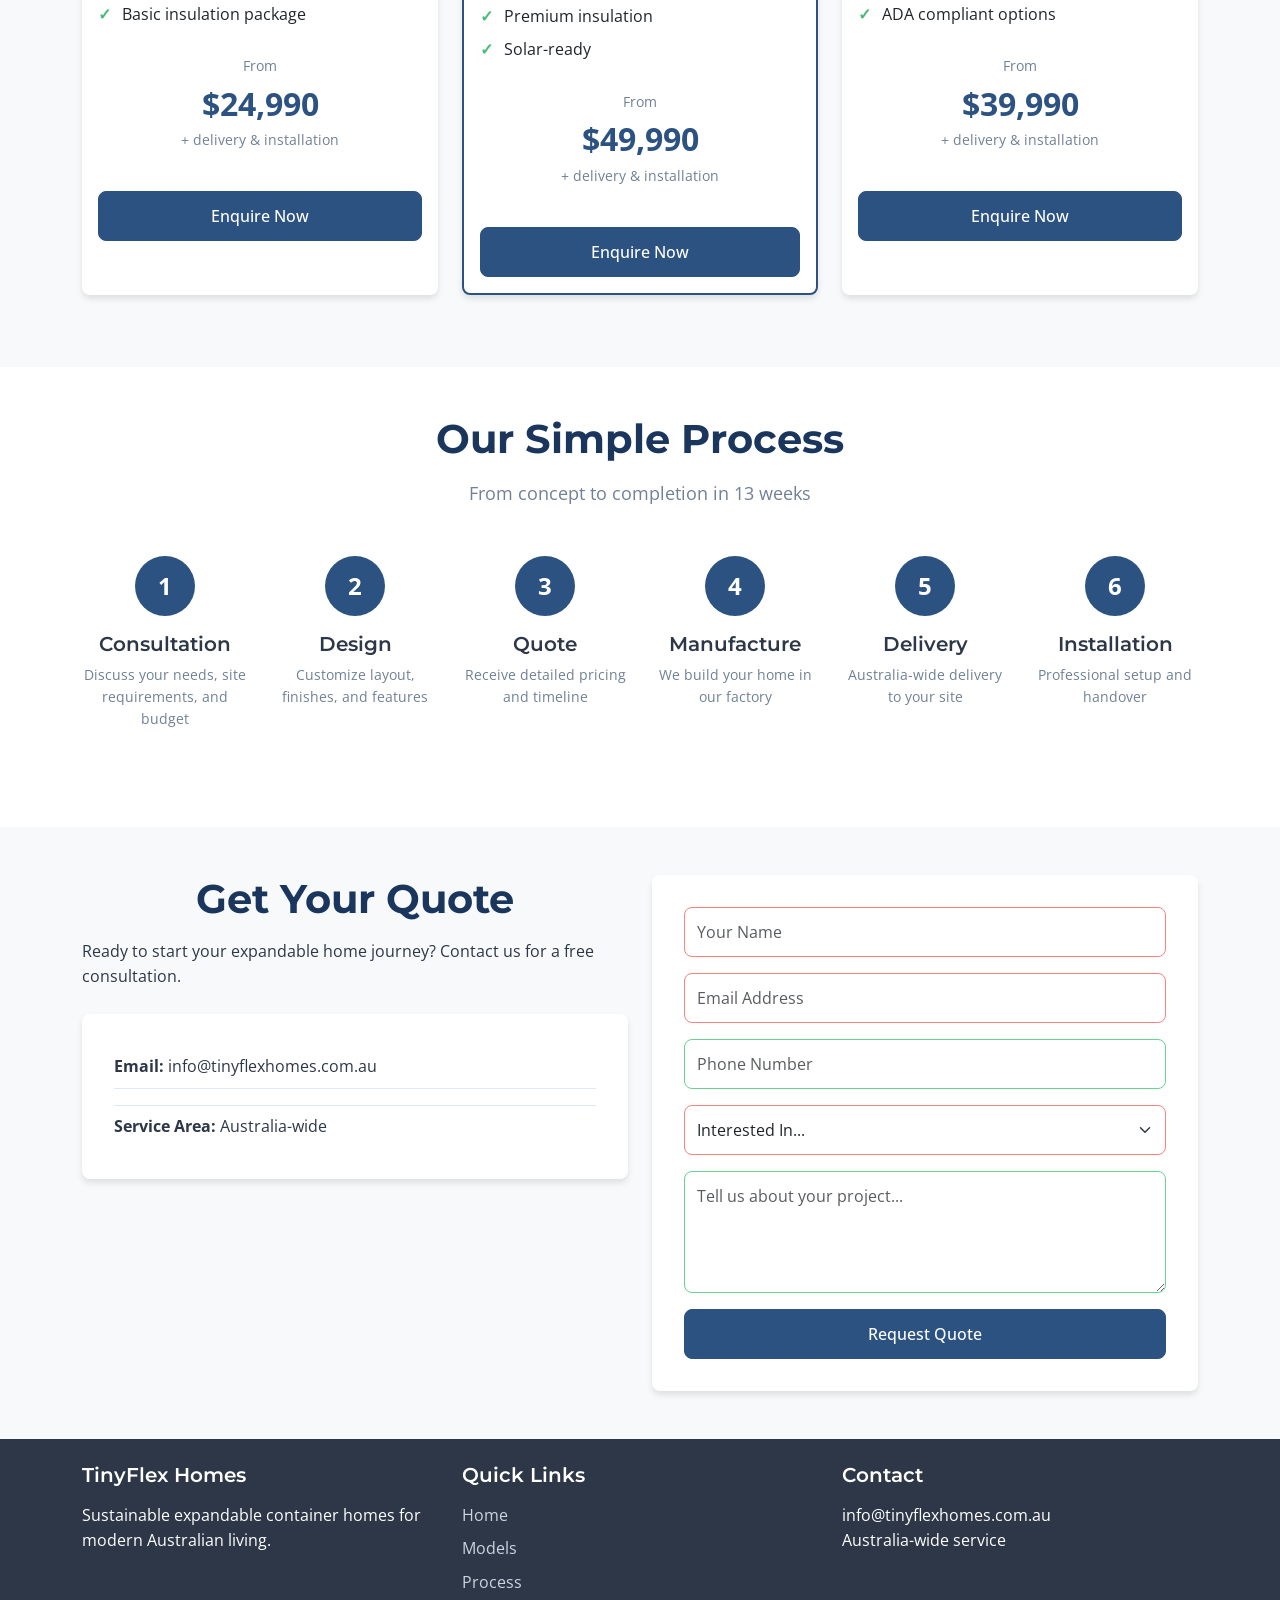
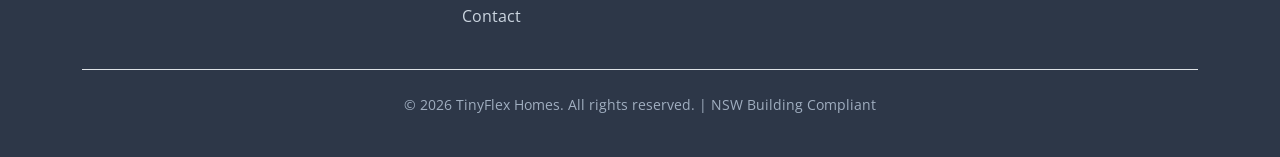
==== commit 0ee00813: "Removed: Fake phone number (1300 TINY FLEX) from all pages" ====
--- a/index.html
+++ b/index.html
@@ -30,7 +30,7 @@
     <link href="https://cdn.jsdelivr.net/npm/bootstrap@5.3.0/dist/css/bootstrap.min.css" rel="stylesheet">
     
     <!-- Custom CSS -->
-    <link rel="stylesheet" href="css/style.css?v=202604020134">
+    <link rel="stylesheet" href="css/style.css?v=202604020138">
     
     <!-- Structured Data -->
     <script type="application/ld+json">
@@ -330,7 +330,7 @@
                             <strong>Email:</strong> info@tinyflexhomes.com.au
                         </div>
                         <div class="contact-item">
-                            <strong>Phone:</strong> 1300 TINY FLEX
+                            
                         </div>
                         <div class="contact-item">
                             <strong>Service Area:</strong> Australia-wide
@@ -389,7 +389,7 @@
                 <div class="col-md-4">
                     <h5>Contact</h5>
                     <p>info@tinyflexhomes.com.au<br>
-                    1300 TINY FLEX<br>
+                    
                     Australia-wide service</p>
                 </div>
             </div>
@@ -403,6 +403,6 @@
     <script src="https://cdn.jsdelivr.net/npm/bootstrap@5.3.0/dist/js/bootstrap.bundle.min.js"></script>
     
     <!-- Custom JS -->
-    <script src="js/main.js?v=202604020134"></script>
+    <script src="js/main.js?v=202604020138"></script>
 </body>
 </html>
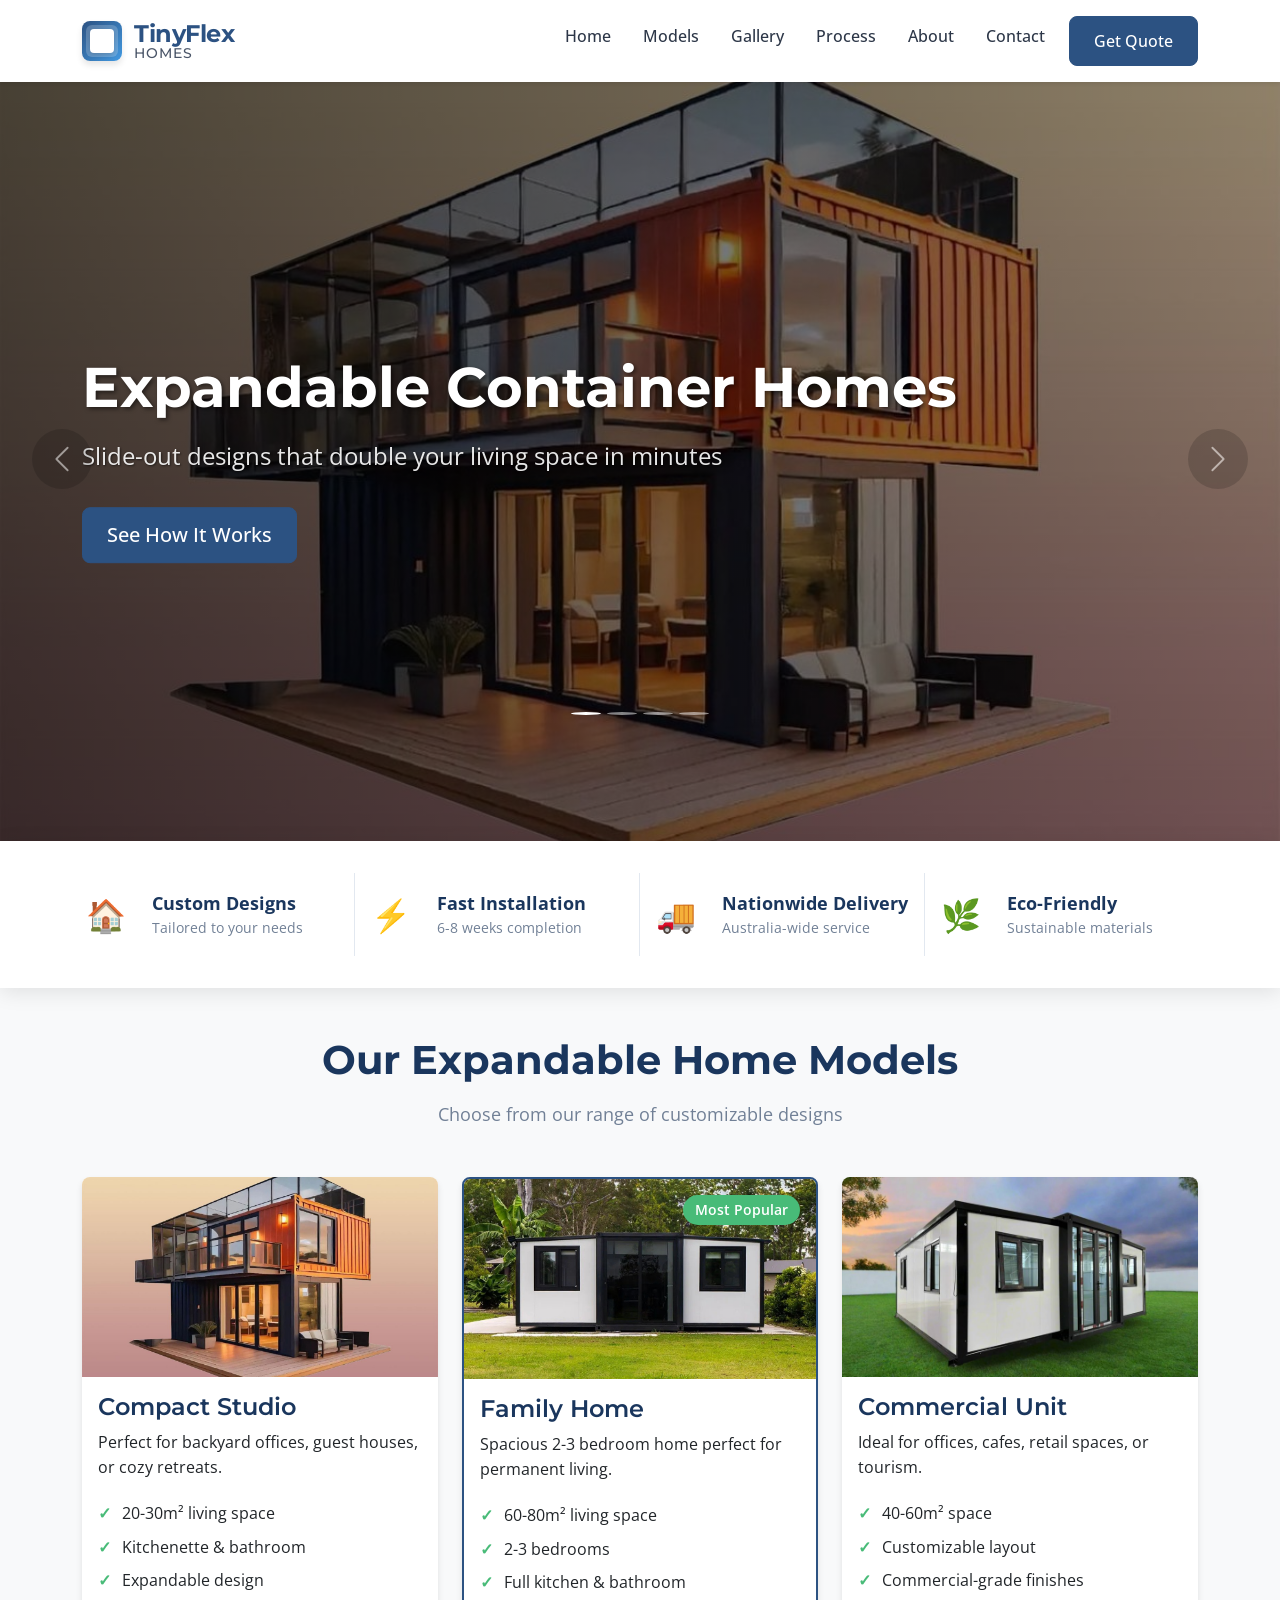
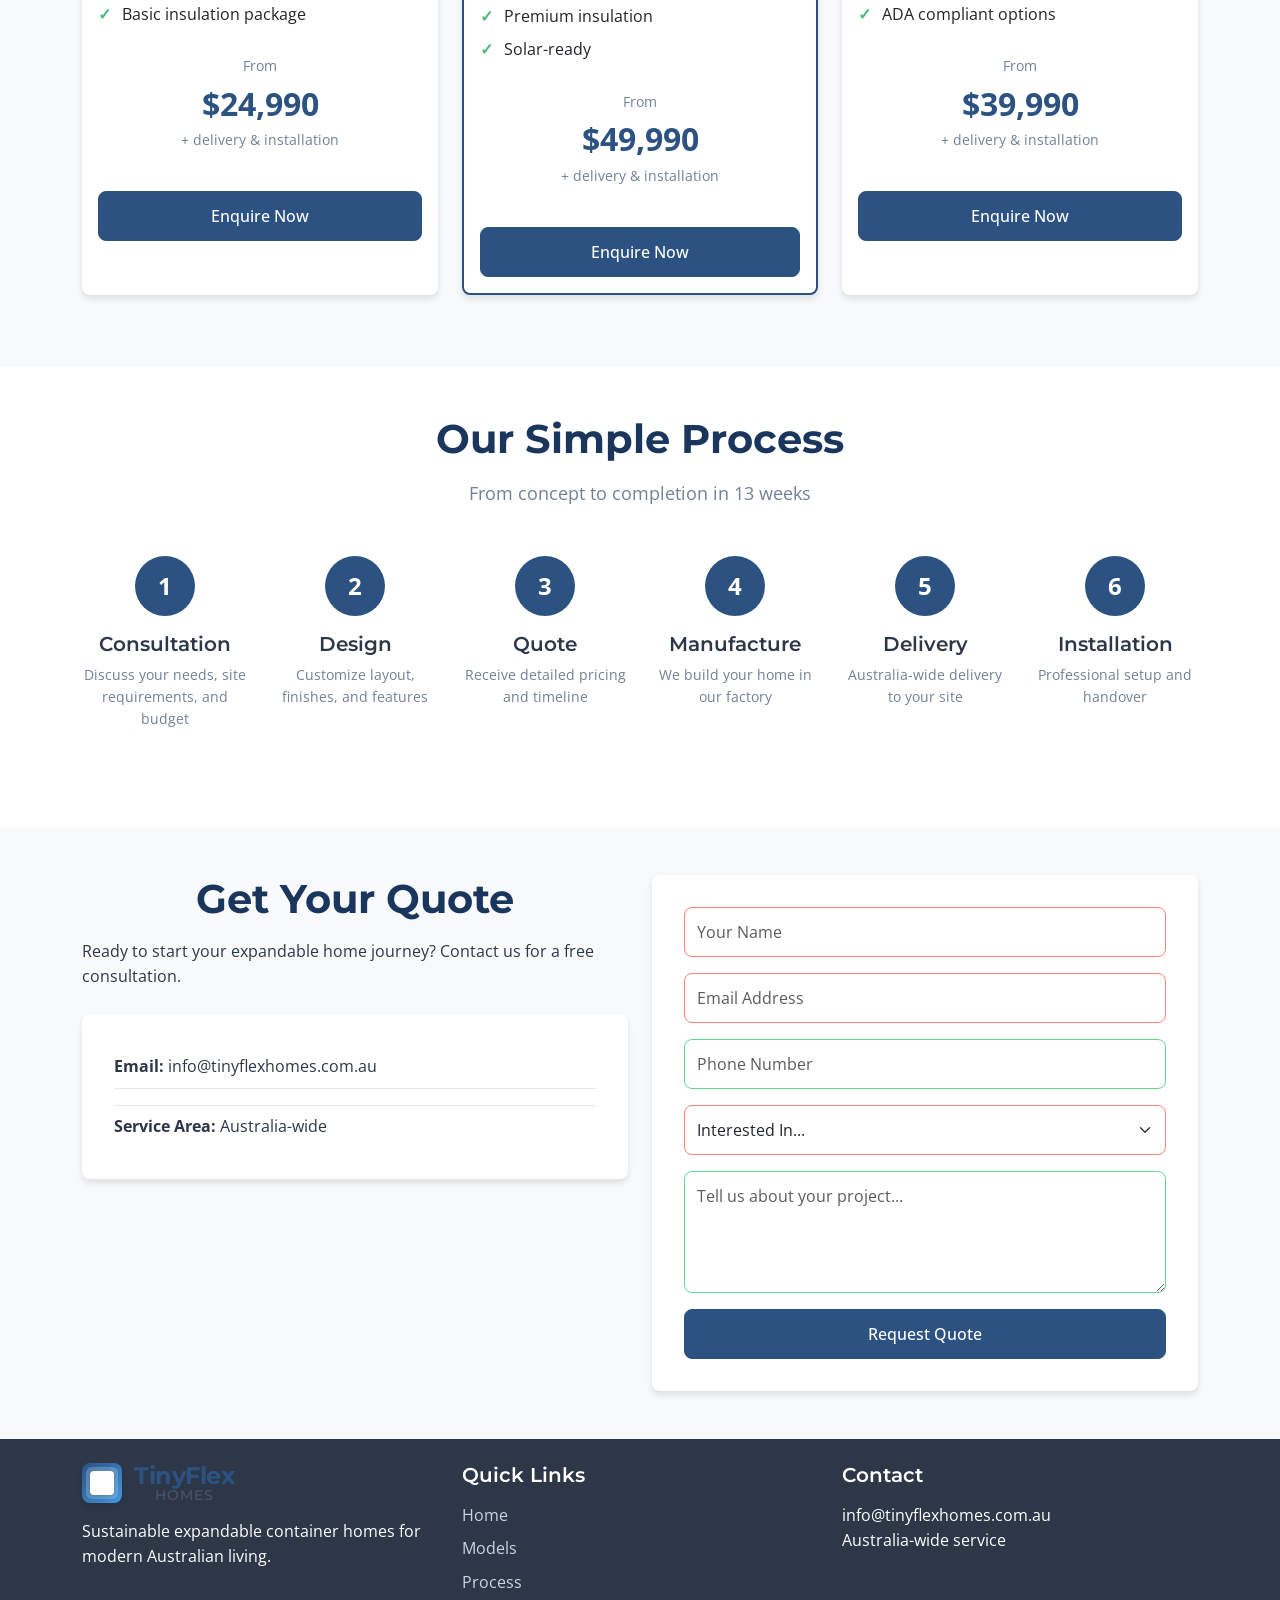
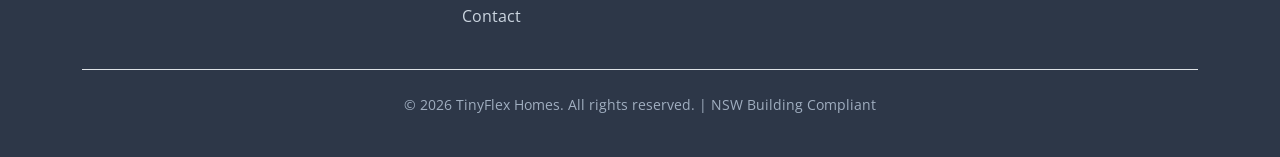
==== commit bc0bed15: "Added: Professional TinyFlex logo design across all pages" ====
--- a/index.html
+++ b/index.html
@@ -30,7 +30,7 @@
     <link href="https://cdn.jsdelivr.net/npm/bootstrap@5.3.0/dist/css/bootstrap.min.css" rel="stylesheet">
     
     <!-- Custom CSS -->
-    <link rel="stylesheet" href="css/style.css?v=202604020138">
+    <link rel="stylesheet" href="css/style.css?v=202604020143">
     
     <!-- Structured Data -->
     <script type="application/ld+json">
@@ -52,10 +52,17 @@
     <!-- Navigation -->
     <nav class="navbar navbar-expand-lg navbar-light bg-white fixed-top shadow-sm">
         <div class="container">
-            <a class="navbar-brand" href="/">
-                <span class="brand-text">TinyFlex</span>
-                <span class="brand-sub">Homes</span>
-            </a>
+            <a class="navbar-brand tinyflex-logo" href="/">
+    <div class="logo-icon">
+        <div class="logo-container">
+            <div class="logo-expand"></div>
+        </div>
+    </div>
+    <div class="logo-text">
+        <span class="logo-primary">TinyFlex</span>
+        <span class="logo-secondary">Homes</span>
+    </div>
+</a>
             <button class="navbar-toggler" type="button" data-bs-toggle="collapse" data-bs-target="#navbarNav">
                 <span class="navbar-toggler-icon"></span>
             </button>
@@ -374,9 +381,19 @@
         <div class="container">
             <div class="row">
                 <div class="col-md-4">
-                    <h5>TinyFlex Homes</h5>
-                    <p>Sustainable expandable container homes for modern Australian living.</p>
-                </div>
+    <div class="tinyflex-logo">
+        <div class="logo-icon">
+            <div class="logo-container">
+                <div class="logo-expand"></div>
+            </div>
+        </div>
+        <div class="logo-text">
+            <span class="logo-primary">TinyFlex</span>
+            <span class="logo-secondary">Homes</span>
+        </div>
+    </div>
+    <p class="mt-3">Sustainable expandable container homes for modern Australian living.</p>
+</div>
                 <div class="col-md-4">
                     <h5>Quick Links</h5>
                     <ul class="footer-links">
@@ -403,6 +420,6 @@
     <script src="https://cdn.jsdelivr.net/npm/bootstrap@5.3.0/dist/js/bootstrap.bundle.min.js"></script>
     
     <!-- Custom JS -->
-    <script src="js/main.js?v=202604020138"></script>
+    <script src="js/main.js?v=202604020143"></script>
 </body>
 </html>
--- a/css/style.css
+++ b/css/style.css
@@ -81,13 +81,7 @@
     font-size: 1.5rem;
 }
 
-.brand-text {
-    color: var(--primary-color);
-}
-
-.brand-sub {
-    color: var(--secondary-color);
-}
+/* Old brand classes removed - Using new logo design */
 
 .nav-link {
     font-weight: 500;
@@ -578,4 +572,174 @@
 .form-control:valid,
 .form-select:valid {
     border-color: #68d391;
+}/* TinyFlex Logo Styles */
+.tinyflex-logo {
+    display: flex;
+    align-items: center;
+    text-decoration: none;
+    color: inherit;
+}
+
+.logo-icon {
+    position: relative;
+    width: 40px;
+    height: 40px;
+    margin-right: 12px;
+}
+
+/* Main logo container shape */
+.logo-container {
+    width: 40px;
+    height: 40px;
+    position: relative;
+    background: linear-gradient(135deg, #2c5282 0%, #4299e1 100%);
+    border-radius: 8px;
+    overflow: hidden;
+    box-shadow: 0 4px 6px rgba(0, 0, 0, 0.1);
+}
+
+/* Expandable element (represents expanding home) */
+.logo-expand {
+    position: absolute;
+    width: 24px;
+    height: 24px;
+    background: white;
+    border-radius: 4px;
+    top: 8px;
+    left: 8px;
+    transition: all 0.3s ease;
+    box-shadow: 0 2px 4px rgba(0, 0, 0, 0.2);
+}
+
+/* Expanding animation effect */
+.logo-expand:before {
+    content: '';
+    position: absolute;
+    width: 32px;
+    height: 32px;
+    background: rgba(255, 255, 255, 0.2);
+    border-radius: 6px;
+    top: -4px;
+    left: -4px;
+    animation: pulse 2s infinite;
+}
+
+@keyframes pulse {
+    0% {
+        transform: scale(1);
+        opacity: 0.5;
+    }
+    50% {
+        transform: scale(1.1);
+        opacity: 0.2;
+    }
+    100% {
+        transform: scale(1);
+        opacity: 0.5;
+    }
+}
+
+/* Logo text */
+.logo-text {
+    display: flex;
+    flex-direction: column;
+    line-height: 1;
+}
+
+.logo-primary {
+    font-family: 'Montserrat', sans-serif;
+    font-weight: 700;
+    font-size: 1.5rem;
+    color: #2c5282;
+    letter-spacing: -0.5px;
+}
+
+.logo-secondary {
+    font-family: 'Montserrat', sans-serif;
+    font-weight: 500;
+    font-size: 0.875rem;
+    color: #4a5568;
+    letter-spacing: 1px;
+    text-transform: uppercase;
+}
+
+/* Logo hover effects */
+.tinyflex-logo:hover .logo-expand {
+    transform: scale(1.1);
+}
+
+.tinyflex-logo:hover .logo-primary {
+    color: #4299e1;
+}
+
+/* Logo for dark backgrounds */
+.logo-dark .logo-primary {
+    color: white;
+}
+
+.logo-dark .logo-secondary {
+    color: rgba(255, 255, 255, 0.8);
+}
+
+/* Responsive logo */
+@media (max-width: 768px) {
+    .logo-icon {
+        width: 32px;
+        height: 32px;
+        margin-right: 8px;
+    }
+    
+    .logo-container {
+        width: 32px;
+        height: 32px;
+        border-radius: 6px;
+    }
+    
+    .logo-expand {
+        width: 20px;
+        height: 20px;
+        top: 6px;
+        left: 6px;
+    }
+    
+    .logo-primary {
+        font-size: 1.25rem;
+    }
+    
+    .logo-secondary {
+        font-size: 0.75rem;
+    }
+}
+
+/* Logo in footer */
+.footer .tinyflex-logo {
+    margin-bottom: 1rem;
+}
+
+.footer .logo-text {
+    align-items: center;
+}
+
+/* Simple logo version (for very small screens) */
+.logo-simple {
+    display: none;
+}
+
+@media (max-width: 576px) {
+    .logo-full {
+        display: none;
+    }
+    
+    .logo-simple {
+        display: flex;
+        align-items: center;
+    }
+    
+    .logo-simple .logo-primary {
+        font-size: 1.1rem;
+    }
+    
+    .logo-simple .logo-secondary {
+        display: none;
+    }
 }
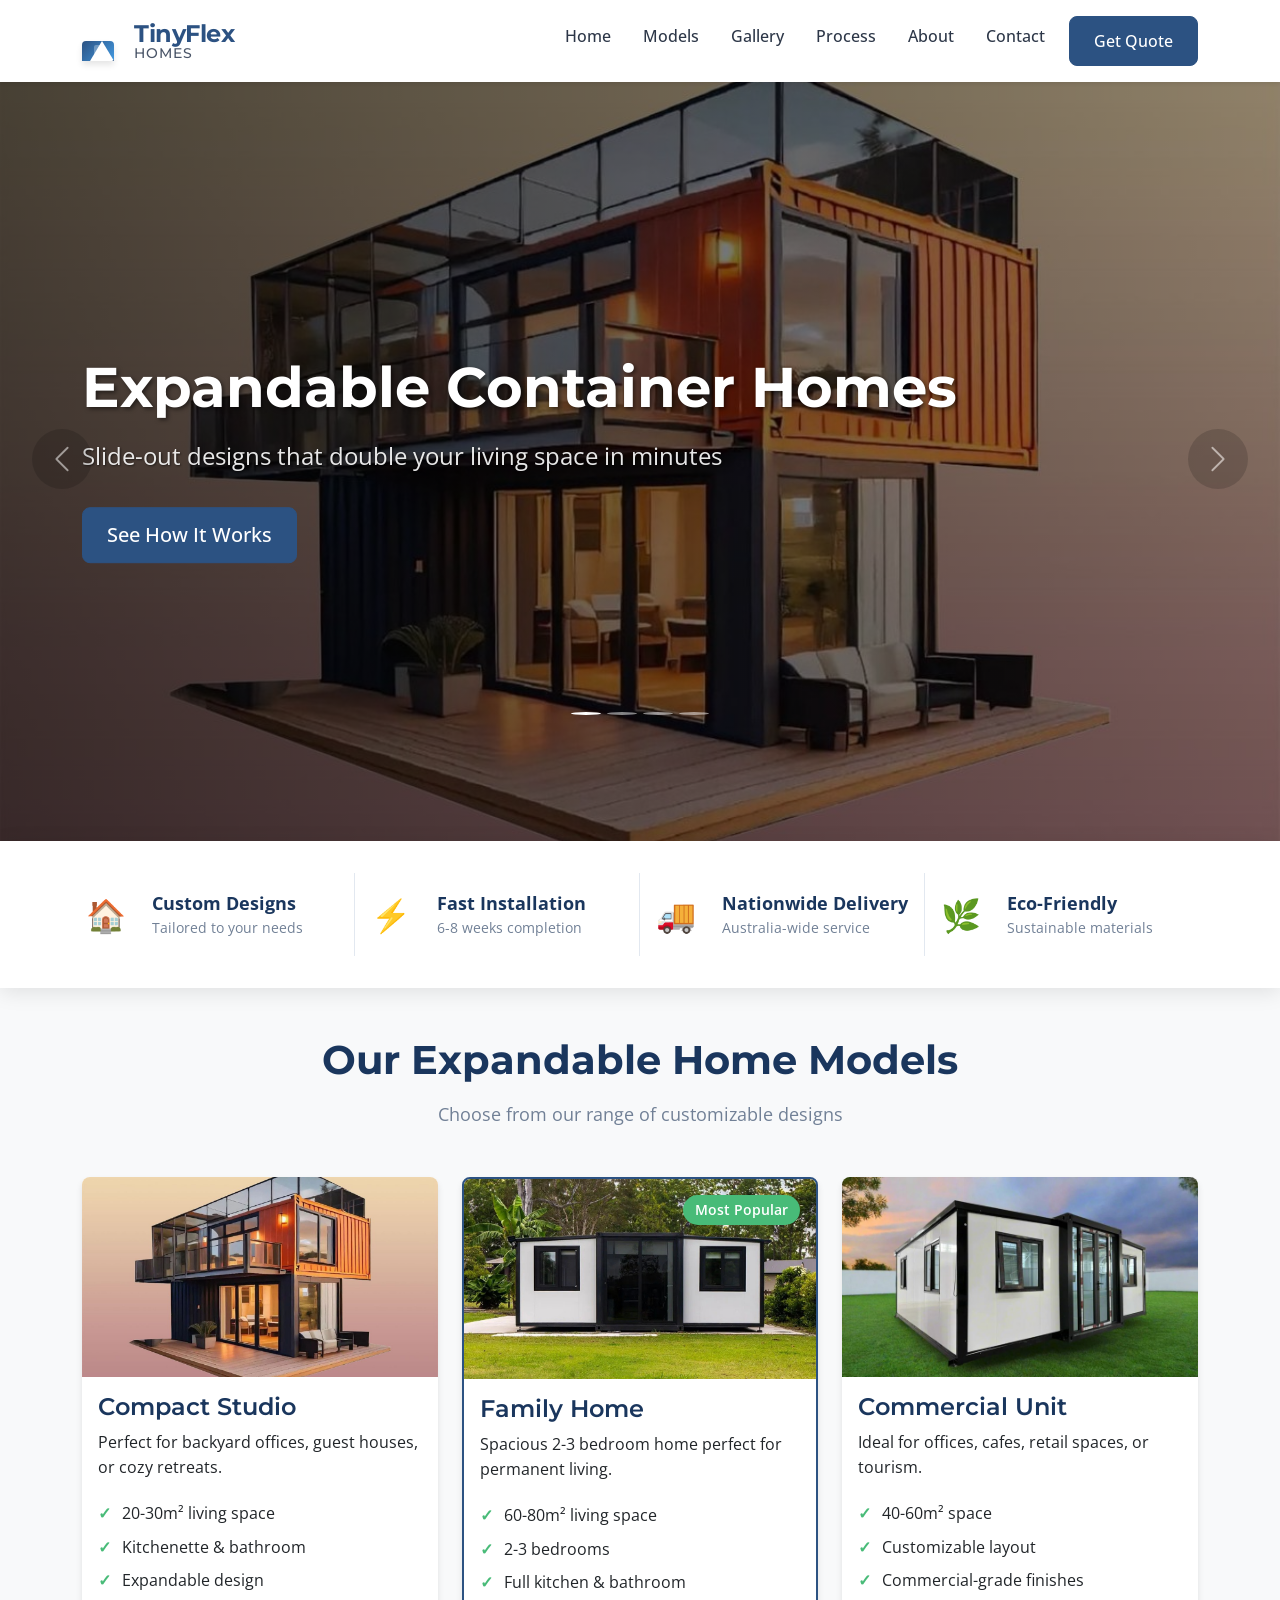
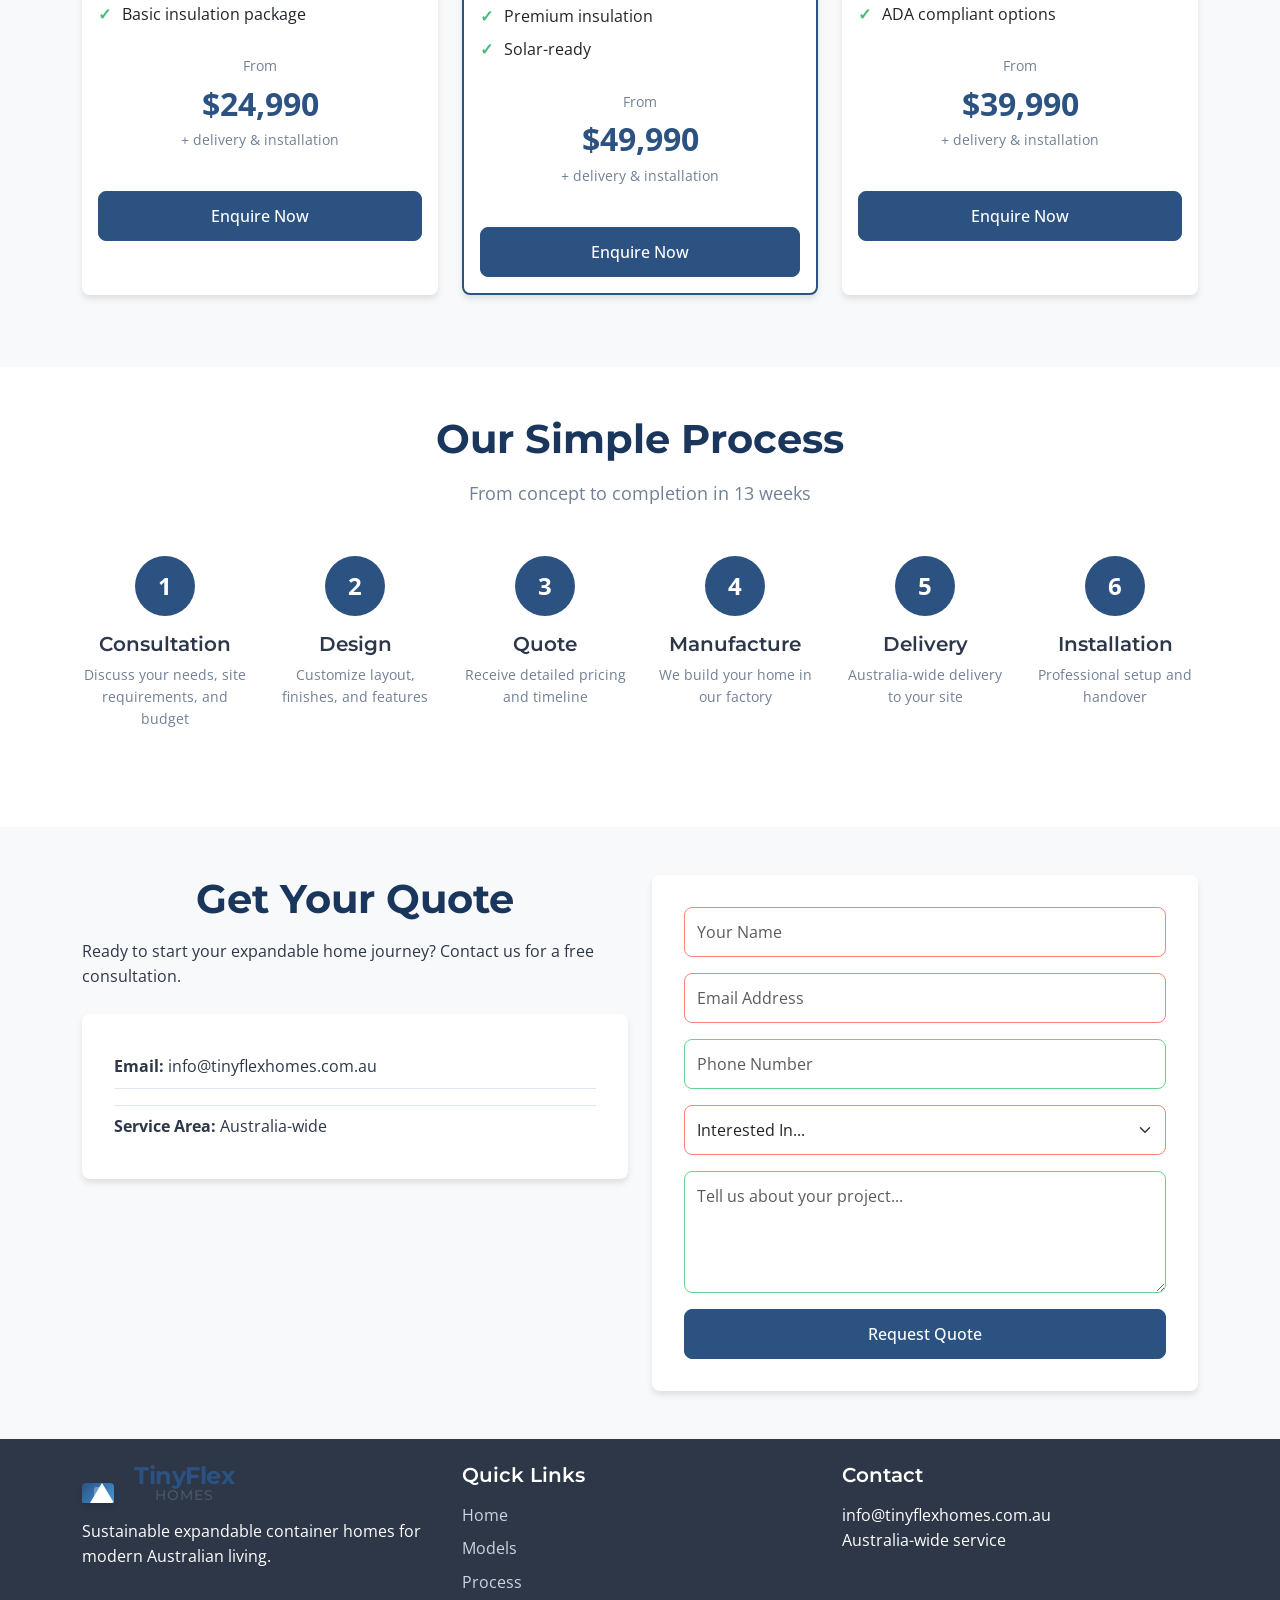
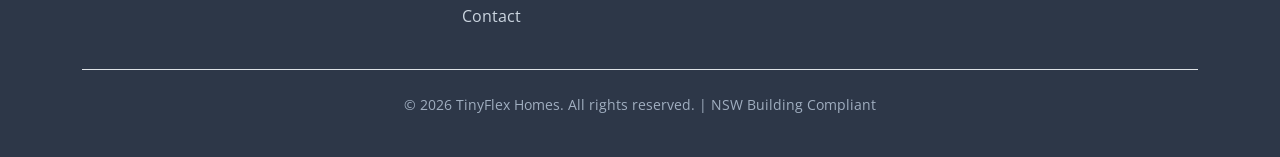
==== commit 455e385d: "Improved: Logo redesign - House shape with expansion animation, better symbolism" ====
--- a/index.html
+++ b/index.html
@@ -30,7 +30,7 @@
     <link href="https://cdn.jsdelivr.net/npm/bootstrap@5.3.0/dist/css/bootstrap.min.css" rel="stylesheet">
     
     <!-- Custom CSS -->
-    <link rel="stylesheet" href="css/style.css?v=202604020143">
+    <link rel="stylesheet" href="css/style.css?v=202604020146">
     
     <!-- Structured Data -->
     <script type="application/ld+json">
@@ -54,8 +54,11 @@
         <div class="container">
             <a class="navbar-brand tinyflex-logo" href="/">
     <div class="logo-icon">
-        <div class="logo-container">
-            <div class="logo-expand"></div>
+        <div class="logo-house">
+            <div class="logo-base">
+                <div class="logo-expand"></div>
+                <div class="logo-detail"></div>
+            </div>
         </div>
     </div>
     <div class="logo-text">
@@ -383,8 +386,11 @@
                 <div class="col-md-4">
     <div class="tinyflex-logo">
         <div class="logo-icon">
-            <div class="logo-container">
-                <div class="logo-expand"></div>
+            <div class="logo-house">
+                <div class="logo-base">
+                    <div class="logo-expand"></div>
+                    <div class="logo-detail"></div>
+                </div>
             </div>
         </div>
         <div class="logo-text">
@@ -420,6 +426,6 @@
     <script src="https://cdn.jsdelivr.net/npm/bootstrap@5.3.0/dist/js/bootstrap.bundle.min.js"></script>
     
     <!-- Custom JS -->
-    <script src="js/main.js?v=202604020143"></script>
+    <script src="js/main.js?v=202604020146"></script>
 </body>
 </html>
--- a/css/style.css
+++ b/css/style.css
@@ -587,56 +587,96 @@
     margin-right: 12px;
 }
 
-/* Main logo container shape */
-.logo-container {
+/* Main logo - House shape that expands */
+.logo-house {
     width: 40px;
     height: 40px;
     position: relative;
+}
+
+/* House base (expandable container) */
+.logo-base {
+    position: absolute;
+    bottom: 0;
+    width: 32px;
+    height: 20px;
     background: linear-gradient(135deg, #2c5282 0%, #4299e1 100%);
-    border-radius: 8px;
+    border-radius: 4px 4px 0 0;
     overflow: hidden;
     box-shadow: 0 4px 6px rgba(0, 0, 0, 0.1);
 }
 
-/* Expandable element (represents expanding home) */
+/* Expanding roof/section */
 .logo-expand {
     position: absolute;
+    top: 0;
+    left: 8px;
     width: 24px;
-    height: 24px;
+    height: 20px;
     background: white;
-    border-radius: 4px;
-    top: 8px;
-    left: 8px;
+    clip-path: polygon(50% 0%, 0% 100%, 100% 100%);
+    transform-origin: bottom;
     transition: all 0.3s ease;
     box-shadow: 0 2px 4px rgba(0, 0, 0, 0.2);
 }
 
-/* Expanding animation effect */
-.logo-expand:before {
+/* Expansion lines/arrows */
+.logo-expand:before,
+.logo-expand:after {
     content: '';
     position: absolute;
-    width: 32px;
-    height: 32px;
-    background: rgba(255, 255, 255, 0.2);
-    border-radius: 6px;
-    top: -4px;
-    left: -4px;
-    animation: pulse 2s infinite;
-}
-
-@keyframes pulse {
+    width: 8px;
+    height: 8px;
+    border: 2px solid #2c5282;
+    border-top: none;
+    border-right: none;
+}
+
+.logo-expand:before {
+    bottom: -4px;
+    left: -8px;
+    transform: rotate(45deg);
+}
+
+.logo-expand:after {
+    bottom: -4px;
+    right: -8px;
+    transform: rotate(-45deg);
+}
+
+/* Expansion animation */
+@keyframes expand {
     0% {
-        transform: scale(1);
-        opacity: 0.5;
+        transform: translateY(0) scaleY(1);
     }
     50% {
-        transform: scale(1.1);
-        opacity: 0.2;
+        transform: translateY(-4px) scaleY(1.2);
     }
     100% {
-        transform: scale(1);
-        opacity: 0.5;
-    }
+        transform: translateY(0) scaleY(1);
+    }
+}
+
+.logo-expand {
+    animation: expand 3s ease-in-out infinite;
+}
+
+/* Hover effect - house expands more */
+.tinyflex-logo:hover .logo-expand {
+    animation: expand 1s ease-in-out infinite;
+    transform: translateY(-6px) scaleY(1.3);
+}
+
+/* Door/window detail */
+.logo-detail {
+    position: absolute;
+    bottom: 6px;
+    left: 50%;
+    transform: translateX(-50%);
+    width: 8px;
+    height: 10px;
+    background: rgba(255, 255, 255, 0.3);
+    border-radius: 2px;
 }
 
 /* Logo text */
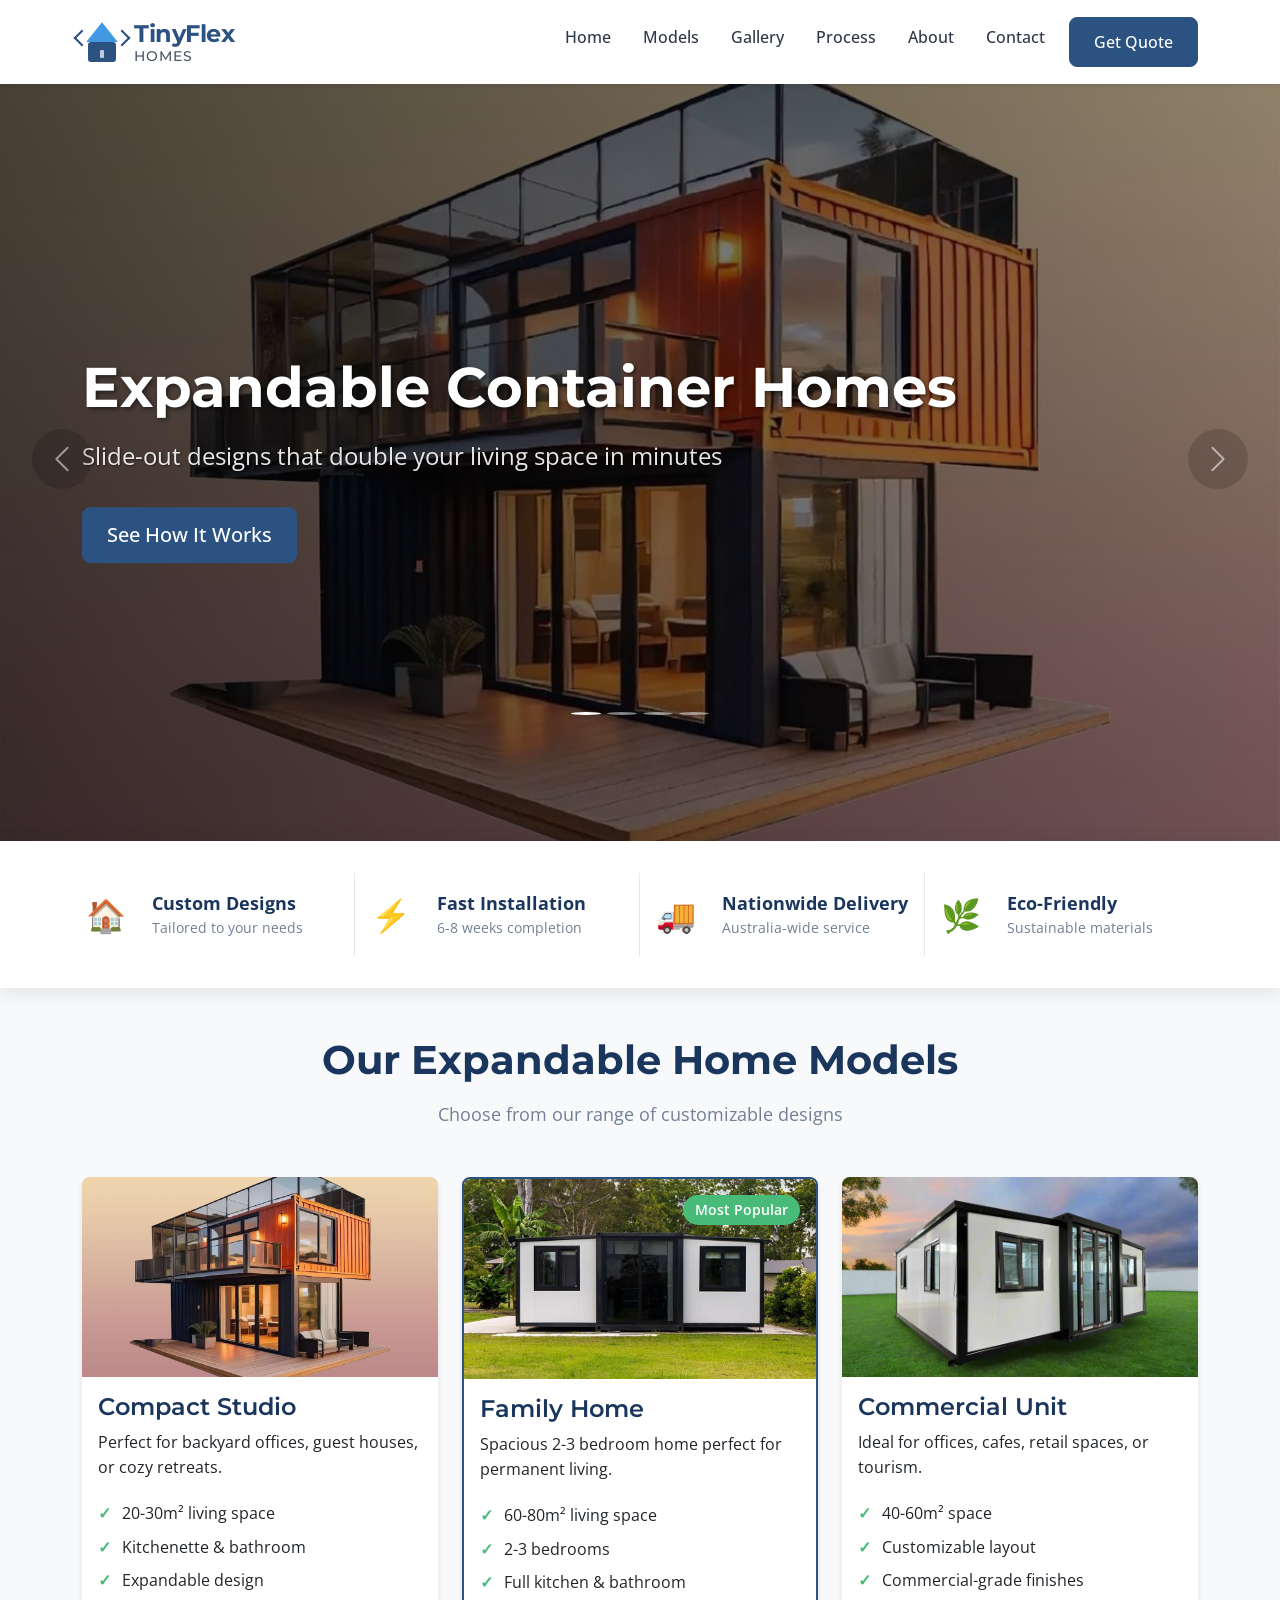
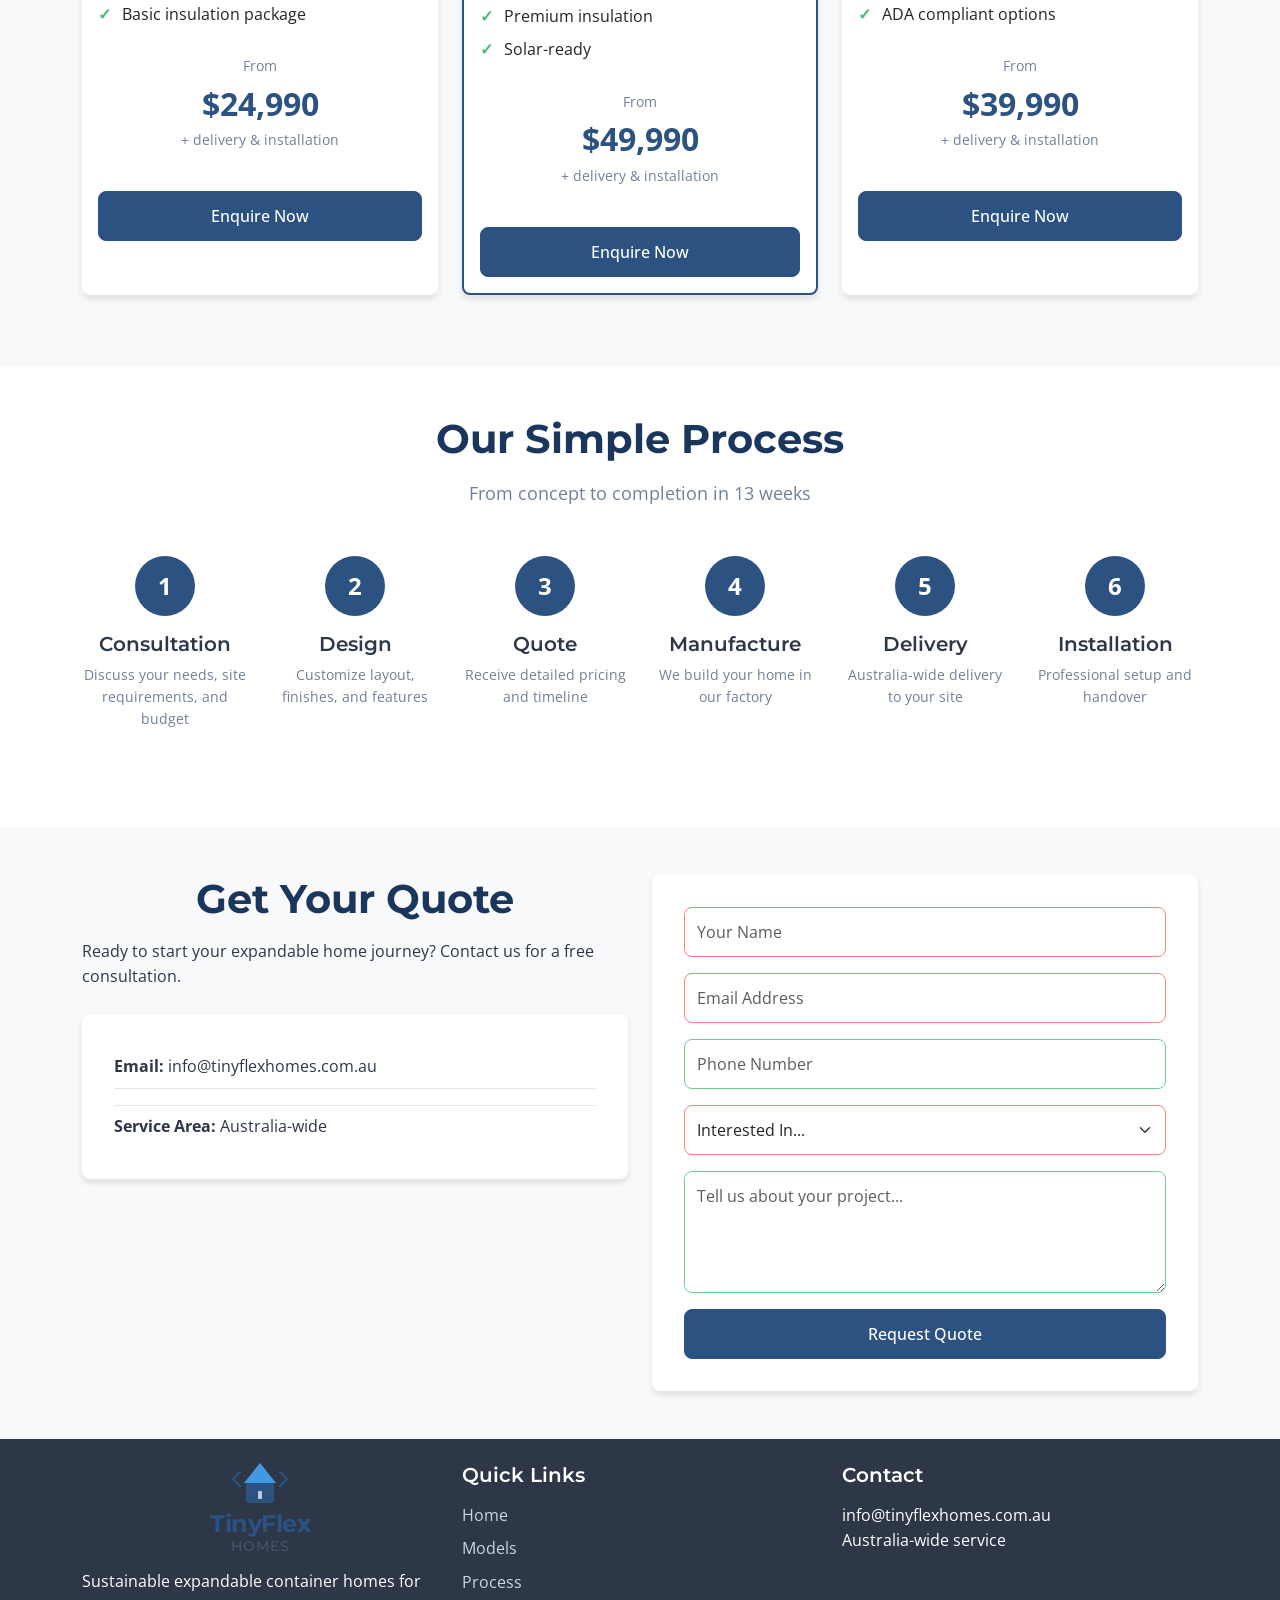
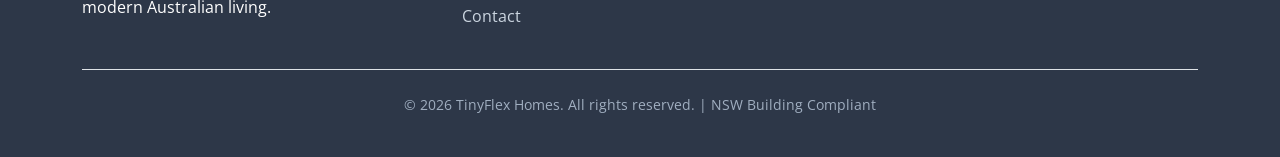
==== commit 0974ab76: "Redesigned: Professional logo based on design principles - Simple, memorable, timeless" ====
--- a/index.html
+++ b/index.html
@@ -30,7 +30,7 @@
     <link href="https://cdn.jsdelivr.net/npm/bootstrap@5.3.0/dist/css/bootstrap.min.css" rel="stylesheet">
     
     <!-- Custom CSS -->
-    <link rel="stylesheet" href="css/style.css?v=202604020146">
+    <link rel="stylesheet" href="css/style.css?v=202604020151">
     
     <!-- Structured Data -->
     <script type="application/ld+json">
@@ -53,12 +53,14 @@
     <nav class="navbar navbar-expand-lg navbar-light bg-white fixed-top shadow-sm">
         <div class="container">
             <a class="navbar-brand tinyflex-logo" href="/">
-    <div class="logo-icon">
-        <div class="logo-house">
-            <div class="logo-base">
-                <div class="logo-expand"></div>
-                <div class="logo-detail"></div>
-            </div>
+    <div class="logo-mark">
+        <div class="logo-symbol">
+            <div class="house-roof"></div>
+            <div class="house-base">
+                <div class="house-door"></div>
+            </div>
+            <div class="expand-arrow-left"></div>
+            <div class="expand-arrow-right"></div>
         </div>
     </div>
     <div class="logo-text">
@@ -385,12 +387,14 @@
             <div class="row">
                 <div class="col-md-4">
     <div class="tinyflex-logo">
-        <div class="logo-icon">
-            <div class="logo-house">
-                <div class="logo-base">
-                    <div class="logo-expand"></div>
-                    <div class="logo-detail"></div>
-                </div>
+        <div class="logo-mark">
+            <div class="logo-symbol">
+                <div class="house-roof"></div>
+                <div class="house-base">
+                    <div class="house-door"></div>
+                </div>
+                <div class="expand-arrow-left"></div>
+                <div class="expand-arrow-right"></div>
             </div>
         </div>
         <div class="logo-text">
@@ -426,6 +430,6 @@
     <script src="https://cdn.jsdelivr.net/npm/bootstrap@5.3.0/dist/js/bootstrap.bundle.min.js"></script>
     
     <!-- Custom JS -->
-    <script src="js/main.js?v=202604020146"></script>
+    <script src="js/main.js?v=202604020151"></script>
 </body>
 </html>
--- a/css/style.css
+++ b/css/style.css
@@ -572,8 +572,276 @@
 .form-control:valid,
 .form-select:valid {
     border-color: #68d391;
-}/* TinyFlex Logo Styles */
+}/* ===========================================
+   TINYFLEX HOMES - PROFESSIONAL LOGO DESIGN
+   Based on logo design principles:
+   1. Simple - Clean geometric shapes
+   2. Memorable - Unique combination
+   3. Timeless - Classic, not trendy
+   4. Versatile - Works at any size
+   5. Appropriate - Represents expandable homes
+   =========================================== */
+
+/* Logo Container */
 .tinyflex-logo {
+    display: flex;
+    align-items: center;
+    text-decoration: none;
+    color: inherit;
+    transition: opacity 0.2s ease;
+}
+
+.tinyflex-logo:hover {
+    opacity: 0.9;
+}
+
+/* Logo Mark (Icon) */
+.logo-mark {
+    position: relative;
+    width: 40px;
+    height: 40px;
+    margin-right: 12px;
+    flex-shrink: 0;
+}
+
+/* Main Logo Symbol: House + Expansion Arrows */
+.logo-symbol {
+    width: 100%;
+    height: 100%;
+    position: relative;
+}
+
+/* House Base (Simple rectangle) */
+.house-base {
+    position: absolute;
+    bottom: 0;
+    width: 28px;
+    height: 20px;
+    left: 6px;
+    background: #2c5282; /* Primary blue */
+    border-radius: 3px;
+    overflow: hidden;
+}
+
+/* Roof (Simple triangle) */
+.house-roof {
+    position: absolute;
+    top: 0;
+    left: 4px;
+    width: 32px;
+    height: 20px;
+    background: #4299e1; /* Secondary blue */
+    clip-path: polygon(50% 0%, 0% 100%, 100% 100%);
+}
+
+/* Expansion Arrows (Simple chevrons) */
+.expand-arrow-left,
+.expand-arrow-right {
+    position: absolute;
+    top: 10px;
+    width: 12px;
+    height: 12px;
+    border: 2px solid #2c5282;
+    border-top: none;
+    border-right: none;
+}
+
+.expand-arrow-left {
+    left: -6px;
+    transform: rotate(45deg);
+}
+
+.expand-arrow-right {
+    right: -6px;
+    transform: rotate(-135deg);
+}
+
+/* Door Detail (Simple vertical line) */
+.house-door {
+    position: absolute;
+    bottom: 4px;
+    left: 50%;
+    transform: translateX(-50%);
+    width: 4px;
+    height: 8px;
+    background: rgba(255, 255, 255, 0.7);
+    border-radius: 1px;
+}
+
+/* Logo Text */
+.logo-text {
+    display: flex;
+    flex-direction: column;
+    line-height: 1;
+}
+
+.logo-primary {
+    font-family: 'Montserrat', sans-serif;
+    font-weight: 700;
+    font-size: 1.5rem;
+    color: #2c5282;
+    letter-spacing: -0.5px;
+    line-height: 1.1;
+}
+
+.logo-secondary {
+    font-family: 'Montserrat', sans-serif;
+    font-weight: 500;
+    font-size: 0.75rem;
+    color: #4a5568;
+    letter-spacing: 1.5px;
+    text-transform: uppercase;
+    margin-top: 2px;
+}
+
+/* Logo Variations */
+
+/* Dark background version */
+.logo-dark .logo-primary {
+    color: white;
+}
+
+.logo-dark .logo-secondary {
+    color: rgba(255, 255, 255, 0.8);
+}
+
+/* Footer logo (centered) */
+.footer .tinyflex-logo {
+    justify-content: center;
+    flex-direction: column;
+    text-align: center;
+}
+
+.footer .logo-mark {
+    margin-right: 0;
+    margin-bottom: 8px;
+}
+
+.footer .logo-text {
+    align-items: center;
+}
+
+/* Responsive Logo */
+
+/* Tablet */
+@media (max-width: 992px) {
+    .logo-mark {
+        width: 36px;
+        height: 36px;
+        margin-right: 10px;
+    }
+    
+    .logo-primary {
+        font-size: 1.3rem;
+    }
+    
+    .logo-secondary {
+        font-size: 0.7rem;
+    }
+}
+
+/* Mobile */
+@media (max-width: 768px) {
+    .logo-mark {
+        width: 32px;
+        height: 32px;
+        margin-right: 8px;
+    }
+    
+    .house-base {
+        width: 24px;
+        height: 16px;
+        left: 4px;
+    }
+    
+    .house-roof {
+        width: 28px;
+        height: 16px;
+        left: 2px;
+    }
+    
+    .expand-arrow-left,
+    .expand-arrow-right {
+        width: 10px;
+        height: 10px;
+        top: 8px;
+    }
+    
+    .logo-primary {
+        font-size: 1.1rem;
+    }
+    
+    .logo-secondary {
+        font-size: 0.65rem;
+        letter-spacing: 1px;
+    }
+}
+
+/* Small mobile */
+@media (max-width: 576px) {
+    .logo-mark {
+        width: 28px;
+        height: 28px;
+        margin-right: 6px;
+    }
+    
+    .logo-primary {
+        font-size: 1rem;
+    }
+    
+    .logo-secondary {
+        font-size: 0.6rem;
+    }
+    
+    /* Hide secondary text on very small screens */
+    .logo-compact .logo-secondary {
+        display: none;
+    }
+}
+
+/* Logo Animation (Subtle, professional) */
+@keyframes logo-appear {
+    from {
+        opacity: 0;
+        transform: translateY(-5px);
+    }
+    to {
+        opacity: 1;
+        transform: translateY(0);
+    }
+}
+
+.logo-mark {
+    animation: logo-appear 0.5s ease-out;
+}
+
+/* Print styles */
+@media print {
+    .logo-mark {
+        filter: grayscale(100%);
+    }
+    
+    .house-base {
+        background: #333 !important;
+    }
+    
+    .house-roof {
+        background: #666 !important;
+    }
+    
+    .expand-arrow-left,
+    .expand-arrow-right {
+        border-color: #333 !important;
+    }
+}
+
+/* Logo Design Explanation:
+   1. HOUSE SHAPE: Clearly communicates "homes"
+   2. EXPANSION ARROWS: Clearly communicates "expandable"  
+   3. SIMPLE GEOMETRY: Clean, professional, timeless
+   4. BLUE COLOR SCHEME: Trust, reliability, professionalism
+   5. PROPER HIERARCHY: Primary text bold, secondary smaller
+*/.tinyflex-logo {
     display: flex;
     align-items: center;
     text-decoration: none;
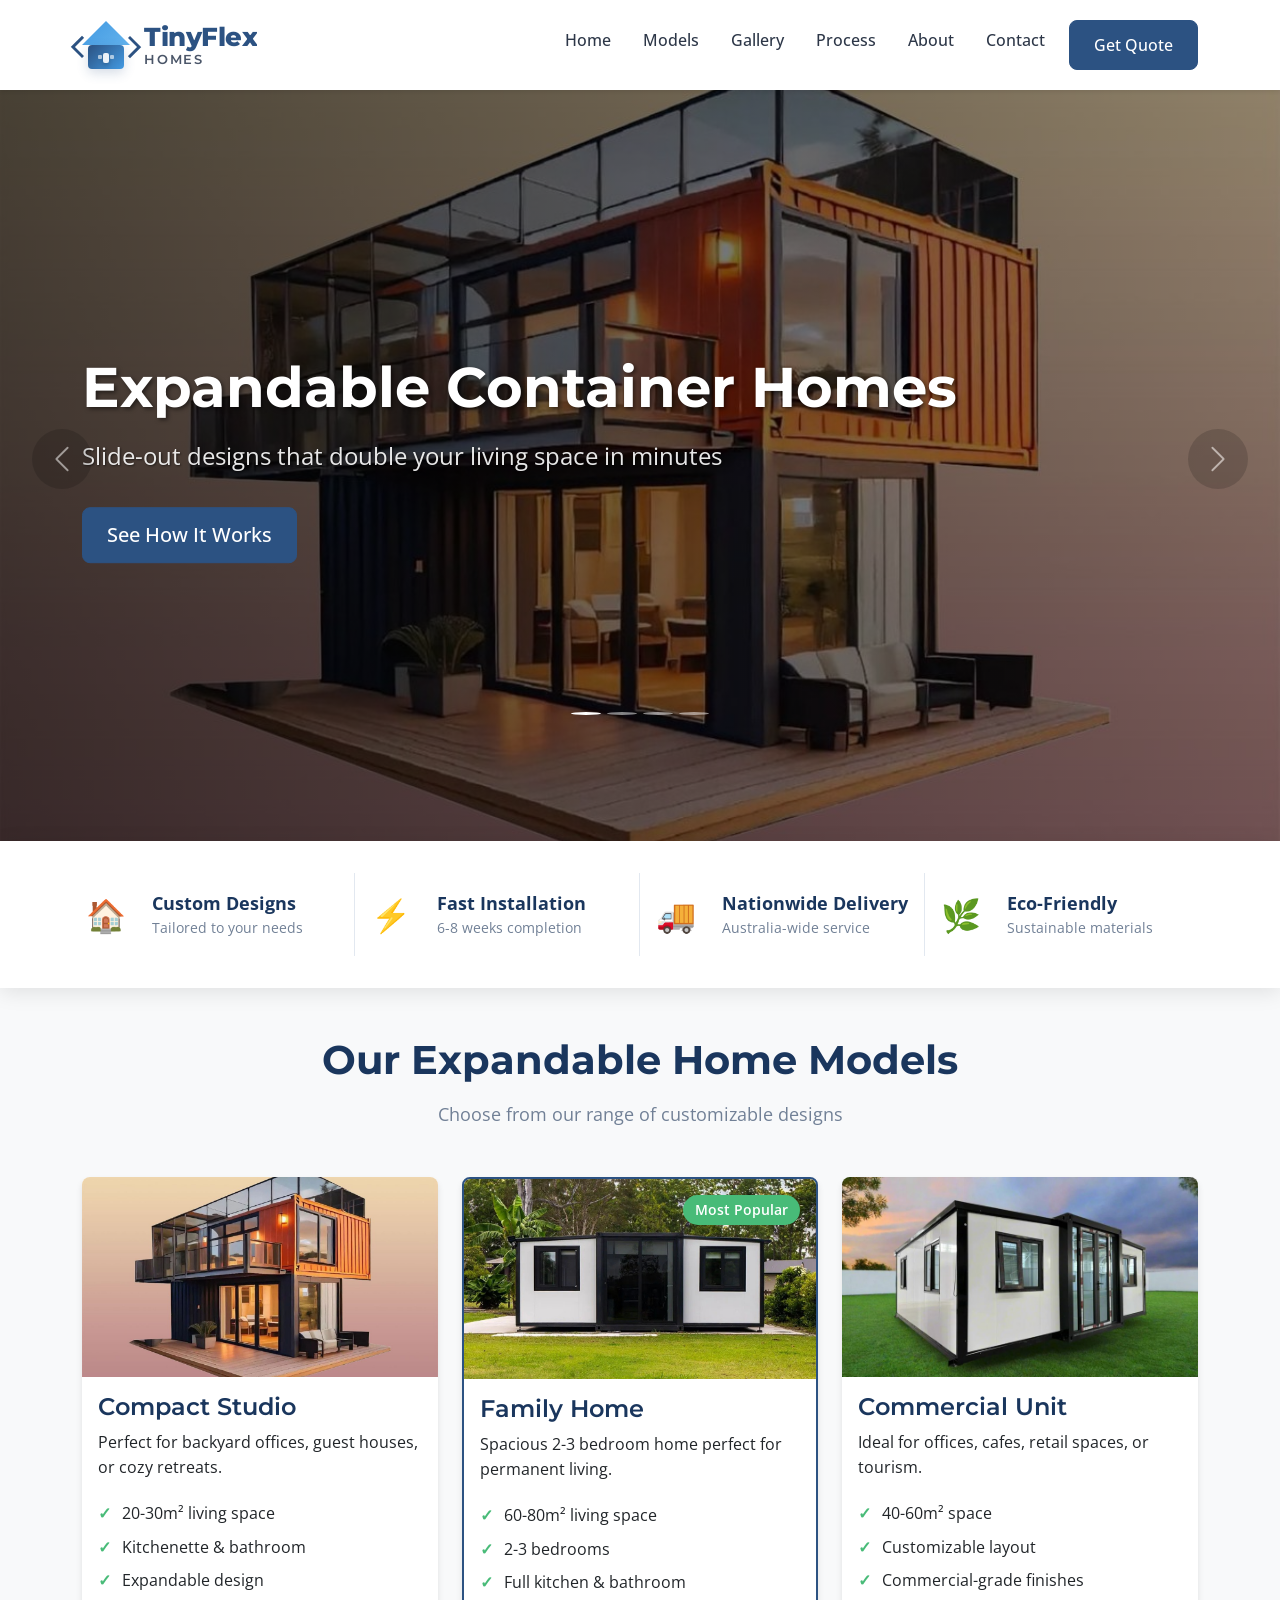
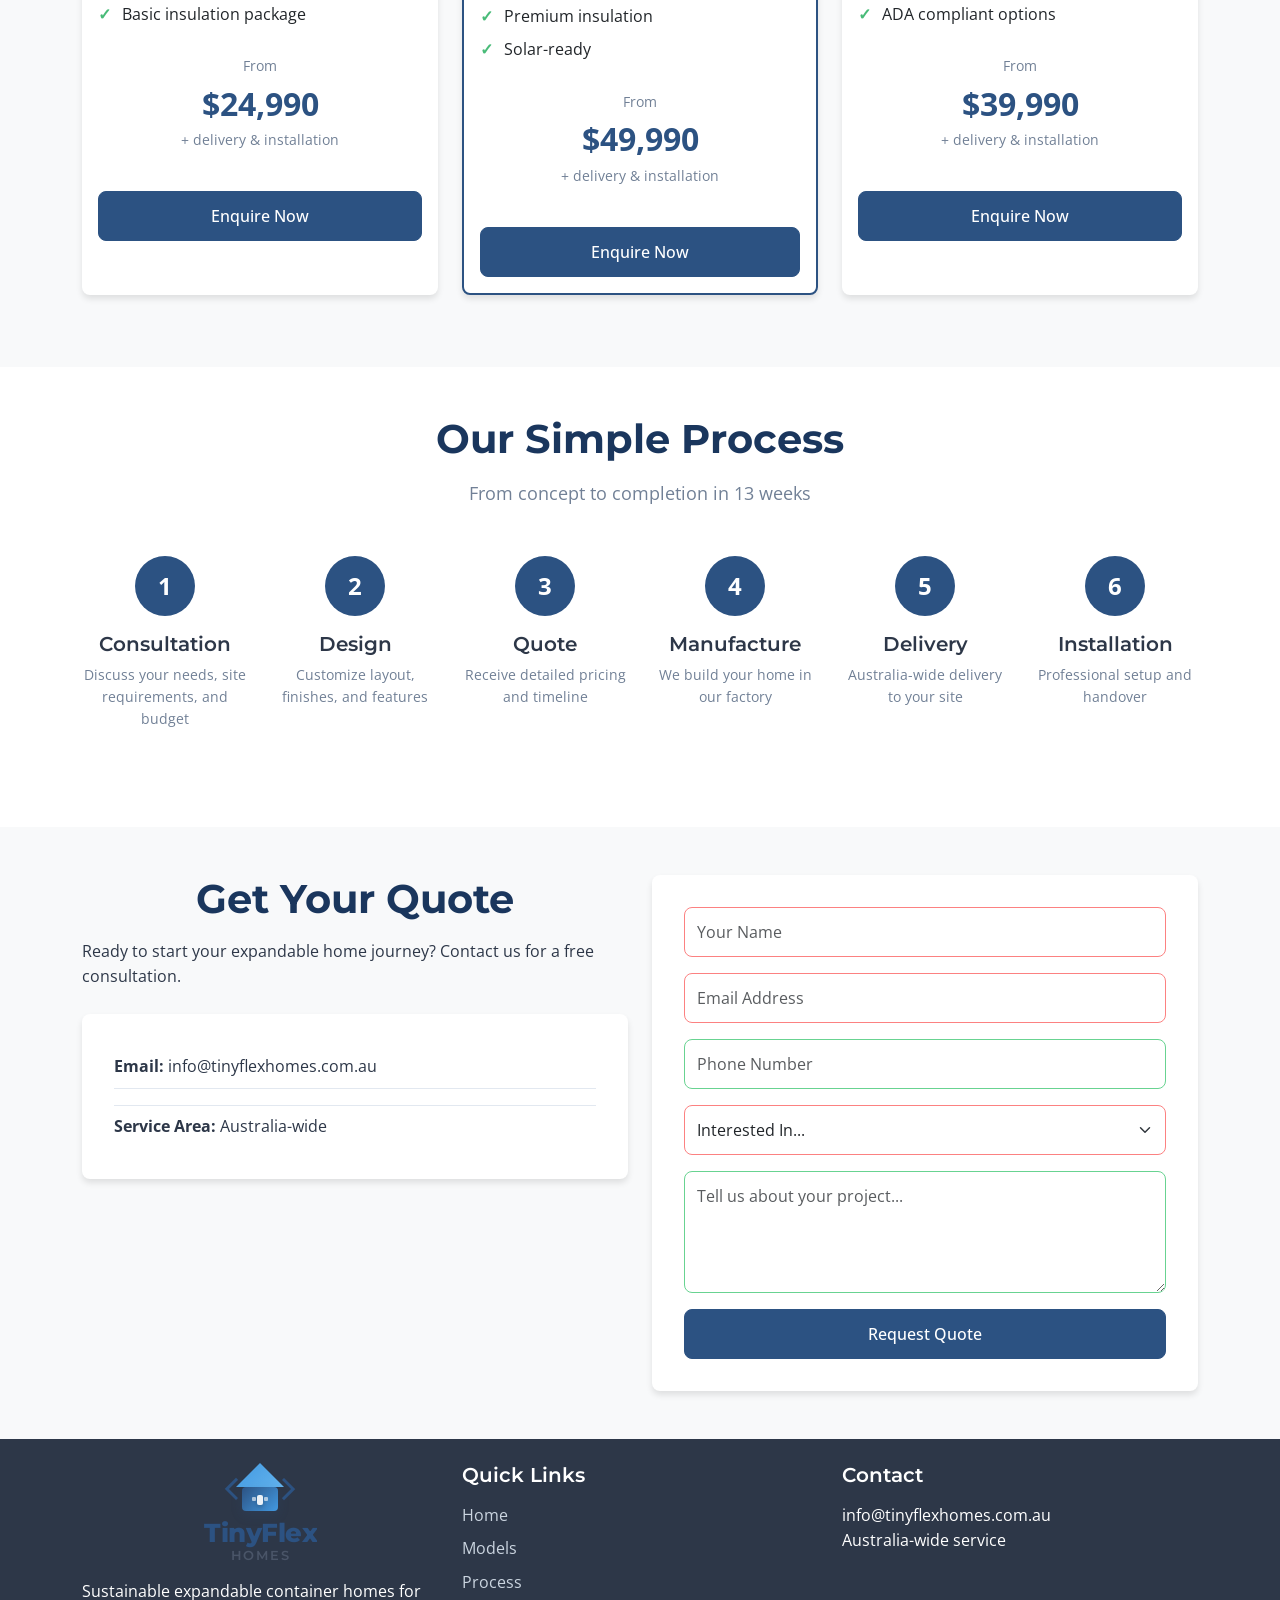
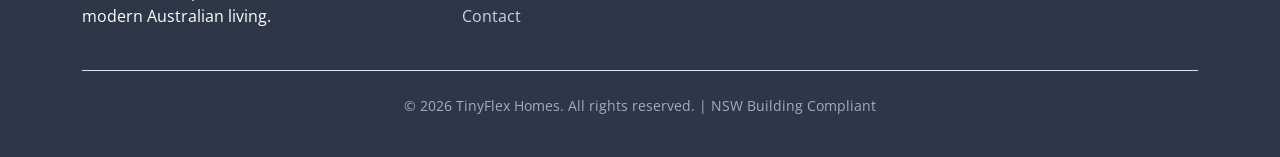
==== commit 9daf0aed: "Added: Dynamic interactive logo with multiple animations based on research" ====
--- a/index.html
+++ b/index.html
@@ -30,7 +30,7 @@
     <link href="https://cdn.jsdelivr.net/npm/bootstrap@5.3.0/dist/css/bootstrap.min.css" rel="stylesheet">
     
     <!-- Custom CSS -->
-    <link rel="stylesheet" href="css/style.css?v=202604020151">
+    <link rel="stylesheet" href="css/style.css?v=202604020228">
     
     <!-- Structured Data -->
     <script type="application/ld+json">
@@ -58,6 +58,8 @@
             <div class="house-roof"></div>
             <div class="house-base">
                 <div class="house-door"></div>
+                <div class="house-window-left"></div>
+                <div class="house-window-right"></div>
             </div>
             <div class="expand-arrow-left"></div>
             <div class="expand-arrow-right"></div>
@@ -392,6 +394,8 @@
                 <div class="house-roof"></div>
                 <div class="house-base">
                     <div class="house-door"></div>
+                    <div class="house-window-left"></div>
+                    <div class="house-window-right"></div>
                 </div>
                 <div class="expand-arrow-left"></div>
                 <div class="expand-arrow-right"></div>
@@ -430,6 +434,6 @@
     <script src="https://cdn.jsdelivr.net/npm/bootstrap@5.3.0/dist/js/bootstrap.bundle.min.js"></script>
     
     <!-- Custom JS -->
-    <script src="js/main.js?v=202604020151"></script>
+    <script src="js/main.js?v=202604020228"></script>
 </body>
 </html>
--- a/css/style.css
+++ b/css/style.css
@@ -1050,4 +1050,436 @@
     .logo-simple .logo-secondary {
         display: none;
     }
+}/* ===========================================
+   TINYFLEX HOMES - DYNAMIC LOGO
+   Modern, interactive logo with multiple animations
+   Based on research: CSS animations, hover effects, interactive SVG
+   =========================================== */
+
+/* Logo Container */
+.tinyflex-logo {
+    display: flex;
+    align-items: center;
+    text-decoration: none;
+    color: inherit;
+    position: relative;
+    transition: transform 0.3s ease;
+}
+
+.tinyflex-logo:hover {
+    transform: translateY(-2px);
+}
+
+/* Logo Mark Container */
+.logo-mark {
+    position: relative;
+    width: 48px;
+    height: 48px;
+    margin-right: 14px;
+    flex-shrink: 0;
+    perspective: 1000px;
+}
+
+/* Main Logo Symbol - 3D container for animations */
+.logo-symbol {
+    width: 100%;
+    height: 100%;
+    position: relative;
+    transform-style: preserve-3d;
+    transition: transform 0.6s cubic-bezier(0.34, 1.56, 0.64, 1);
+}
+
+/* Hover effect - slight 3D rotation */
+.tinyflex-logo:hover .logo-symbol {
+    transform: rotateY(10deg) rotateX(5deg);
+}
+
+/* House Base - Animated container */
+.house-base {
+    position: absolute;
+    bottom: 0;
+    width: 36px;
+    height: 24px;
+    left: 6px;
+    background: linear-gradient(135deg, #2c5282 0%, #4299e1 100%);
+    border-radius: 4px;
+    overflow: hidden;
+    box-shadow: 0 4px 12px rgba(44, 82, 130, 0.2);
+    transform-origin: bottom;
+    transition: all 0.4s cubic-bezier(0.68, -0.55, 0.27, 1.55);
+}
+
+/* Expand animation on hover */
+.tinyflex-logo:hover .house-base {
+    width: 42px;
+    height: 28px;
+    left: 3px;
+    box-shadow: 0 6px 20px rgba(44, 82, 130, 0.3);
+}
+
+/* Roof - Animated triangle */
+.house-roof {
+    position: absolute;
+    top: 0;
+    left: 0;
+    width: 48px;
+    height: 24px;
+    background: linear-gradient(135deg, #4299e1 0%, #63b3ed 100%);
+    clip-path: polygon(50% 0%, 0% 100%, 100% 100%);
+    transform-origin: 50% 100%;
+    transition: all 0.4s cubic-bezier(0.68, -0.55, 0.27, 1.55);
+    animation: roof-float 4s ease-in-out infinite;
+}
+
+/* Roof floating animation */
+@keyframes roof-float {
+    0%, 100% {
+        transform: translateY(0) scale(1);
+    }
+    50% {
+        transform: translateY(-3px) scale(1.02);
+    }
+}
+
+/* Roof expands on hover */
+.tinyflex-logo:hover .house-roof {
+    height: 28px;
+    animation: roof-expand 0.6s cubic-bezier(0.68, -0.55, 0.27, 1.55);
+}
+
+@keyframes roof-expand {
+    0% {
+        height: 24px;
+        transform: translateY(0);
+    }
+    50% {
+        height: 32px;
+        transform: translateY(-8px);
+    }
+    100% {
+        height: 28px;
+        transform: translateY(0);
+    }
+}
+
+/* Expansion Arrows - Dynamic movement */
+.expand-arrow-left,
+.expand-arrow-right {
+    position: absolute;
+    top: 18px;
+    width: 16px;
+    height: 16px;
+    border: 3px solid #2c5282;
+    border-top: none;
+    border-right: none;
+    transition: all 0.4s cubic-bezier(0.68, -0.55, 0.27, 1.55);
+}
+
+.expand-arrow-left {
+    left: -8px;
+    transform: rotate(45deg);
+    animation: arrow-left-pulse 3s ease-in-out infinite;
+}
+
+.expand-arrow-right {
+    right: -8px;
+    transform: rotate(-135deg);
+    animation: arrow-right-pulse 3s ease-in-out infinite 0.5s;
+}
+
+/* Arrow pulse animations */
+@keyframes arrow-left-pulse {
+    0%, 100% {
+        left: -8px;
+        opacity: 0.7;
+    }
+    50% {
+        left: -12px;
+        opacity: 1;
+    }
+}
+
+@keyframes arrow-right-pulse {
+    0%, 100% {
+        right: -8px;
+        opacity: 0.7;
+    }
+    50% {
+        right: -12px;
+        opacity: 1;
+    }
+}
+
+/* Arrows expand on hover */
+.tinyflex-logo:hover .expand-arrow-left {
+    left: -16px;
+    animation: arrow-left-expand 0.6s cubic-bezier(0.68, -0.55, 0.27, 1.55);
+}
+
+.tinyflex-logo:hover .expand-arrow-right {
+    right: -16px;
+    animation: arrow-right-expand 0.6s cubic-bezier(0.68, -0.55, 0.27, 1.55);
+}
+
+@keyframes arrow-left-expand {
+    0% {
+        left: -8px;
+    }
+    50% {
+        left: -20px;
+    }
+    100% {
+        left: -16px;
+    }
+}
+
+@keyframes arrow-right-expand {
+    0% {
+        right: -8px;
+    }
+    50% {
+        right: -20px;
+    }
+    100% {
+        right: -16px;
+    }
+}
+
+/* Door - Interactive element */
+.house-door {
+    position: absolute;
+    bottom: 6px;
+    left: 50%;
+    transform: translateX(-50%);
+    width: 6px;
+    height: 10px;
+    background: rgba(255, 255, 255, 0.9);
+    border-radius: 2px;
+    transition: all 0.3s ease;
+    box-shadow: 0 2px 4px rgba(0, 0, 0, 0.2);
+}
+
+/* Door opens on hover */
+.tinyflex-logo:hover .house-door {
+    background: rgba(255, 255, 255, 1);
+    box-shadow: 0 0 8px rgba(255, 255, 255, 0.6);
+    animation: door-open 0.5s ease;
+}
+
+@keyframes door-open {
+    0% {
+        transform: translateX(-50%) scaleY(1);
+    }
+    50% {
+        transform: translateX(-50%) scaleY(1.2);
+    }
+    100% {
+        transform: translateX(-50%) scaleY(1);
+    }
+}
+
+/* Windows - Additional detail */
+.house-window-left,
+.house-window-right {
+    position: absolute;
+    bottom: 10px;
+    width: 4px;
+    height: 4px;
+    background: rgba(255, 255, 255, 0.6);
+    border-radius: 1px;
+    transition: all 0.3s ease;
+}
+
+.house-window-left {
+    left: 10px;
+}
+
+.house-window-right {
+    right: 10px;
+}
+
+/* Windows light up on hover */
+.tinyflex-logo:hover .house-window-left,
+.tinyflex-logo:hover .house-window-right {
+    background: rgba(255, 255, 255, 0.9);
+    box-shadow: 0 0 6px rgba(255, 255, 255, 0.4);
+    animation: window-glow 1s ease-in-out infinite alternate;
+}
+
+@keyframes window-glow {
+    from {
+        opacity: 0.7;
+        transform: scale(1);
+    }
+    to {
+        opacity: 1;
+        transform: scale(1.1);
+    }
+}
+
+/* Logo Text with animation */
+.logo-text {
+    display: flex;
+    flex-direction: column;
+    line-height: 1;
+    position: relative;
+    overflow: hidden;
+}
+
+.logo-primary {
+    font-family: 'Montserrat', sans-serif;
+    font-weight: 800;
+    font-size: 1.6rem;
+    color: #2c5282;
+    letter-spacing: -0.5px;
+    line-height: 1.1;
+    position: relative;
+    display: inline-block;
+    transition: all 0.3s ease;
+}
+
+/* Text underline animation */
+.logo-primary::after {
+    content: '';
+    position: absolute;
+    bottom: -2px;
+    left: 0;
+    width: 0;
+    height: 2px;
+    background: linear-gradient(90deg, #4299e1, #2c5282);
+    transition: width 0.4s ease;
+}
+
+.tinyflex-logo:hover .logo-primary::after {
+    width: 100%;
+}
+
+.logo-secondary {
+    font-family: 'Montserrat', sans-serif;
+    font-weight: 600;
+    font-size: 0.8rem;
+    color: #4a5568;
+    letter-spacing: 1.8px;
+    text-transform: uppercase;
+    margin-top: 3px;
+    transition: all 0.3s ease;
+}
+
+/* Secondary text color change on hover */
+.tinyflex-logo:hover .logo-secondary {
+    color: #4299e1;
+    letter-spacing: 2px;
+}
+
+/* Click animation */
+.tinyflex-logo:active .logo-symbol {
+    transform: scale(0.95);
+    transition: transform 0.1s ease;
+}
+
+/* Loading animation for page load */
+@keyframes logo-load {
+    0% {
+        opacity: 0;
+        transform: translateY(20px) scale(0.8);
+    }
+    100% {
+        opacity: 1;
+        transform: translateY(0) scale(1);
+    }
+}
+
+.logo-mark {
+    animation: logo-load 0.8s cubic-bezier(0.34, 1.56, 0.64, 1) 0.2s both;
+}
+
+.logo-text {
+    animation: logo-load 0.8s cubic-bezier(0.34, 1.56, 0.64, 1) 0.4s both;
+}
+
+/* Responsive adjustments */
+@media (max-width: 768px) {
+    .logo-mark {
+        width: 40px;
+        height: 40px;
+        margin-right: 10px;
+    }
+    
+    .house-base {
+        width: 30px;
+        height: 20px;
+        left: 5px;
+    }
+    
+    .house-roof {
+        width: 40px;
+        height: 20px;
+    }
+    
+    .expand-arrow-left,
+    .expand-arrow-right {
+        width: 12px;
+        height: 12px;
+        top: 14px;
+    }
+    
+    .logo-primary {
+        font-size: 1.3rem;
+    }
+    
+    .logo-secondary {
+        font-size: 0.7rem;
+    }
+}
+
+@media (max-width: 576px) {
+    .logo-mark {
+        width: 36px;
+        height: 36px;
+        margin-right: 8px;
+    }
+    
+    .logo-primary {
+        font-size: 1.1rem;
+    }
+    
+    .logo-secondary {
+        font-size: 0.65rem;
+        letter-spacing: 1.2px;
+    }
+}
+
+/* Dark mode support */
+@media (prefers-color-scheme: dark) {
+    .logo-primary {
+        color: #e2e8f0;
+    }
+    
+    .logo-secondary {
+        color: #a0aec0;
+    }
+    
+    .tinyflex-logo:hover .logo-secondary {
+        color: #63b3ed;
+    }
+}
+
+/* Reduced motion preference */
+@media (prefers-reduced-motion: reduce) {
+    .logo-mark,
+    .logo-text,
+    .house-roof,
+    .expand-arrow-left,
+    .expand-arrow-right,
+    .house-door,
+    .house-window-left,
+    .house-window-right,
+    .logo-primary::after {
+        animation: none !important;
+        transition: none !important;
+    }
+    
+    .tinyflex-logo:hover .logo-symbol {
+        transform: none;
+    }
 }
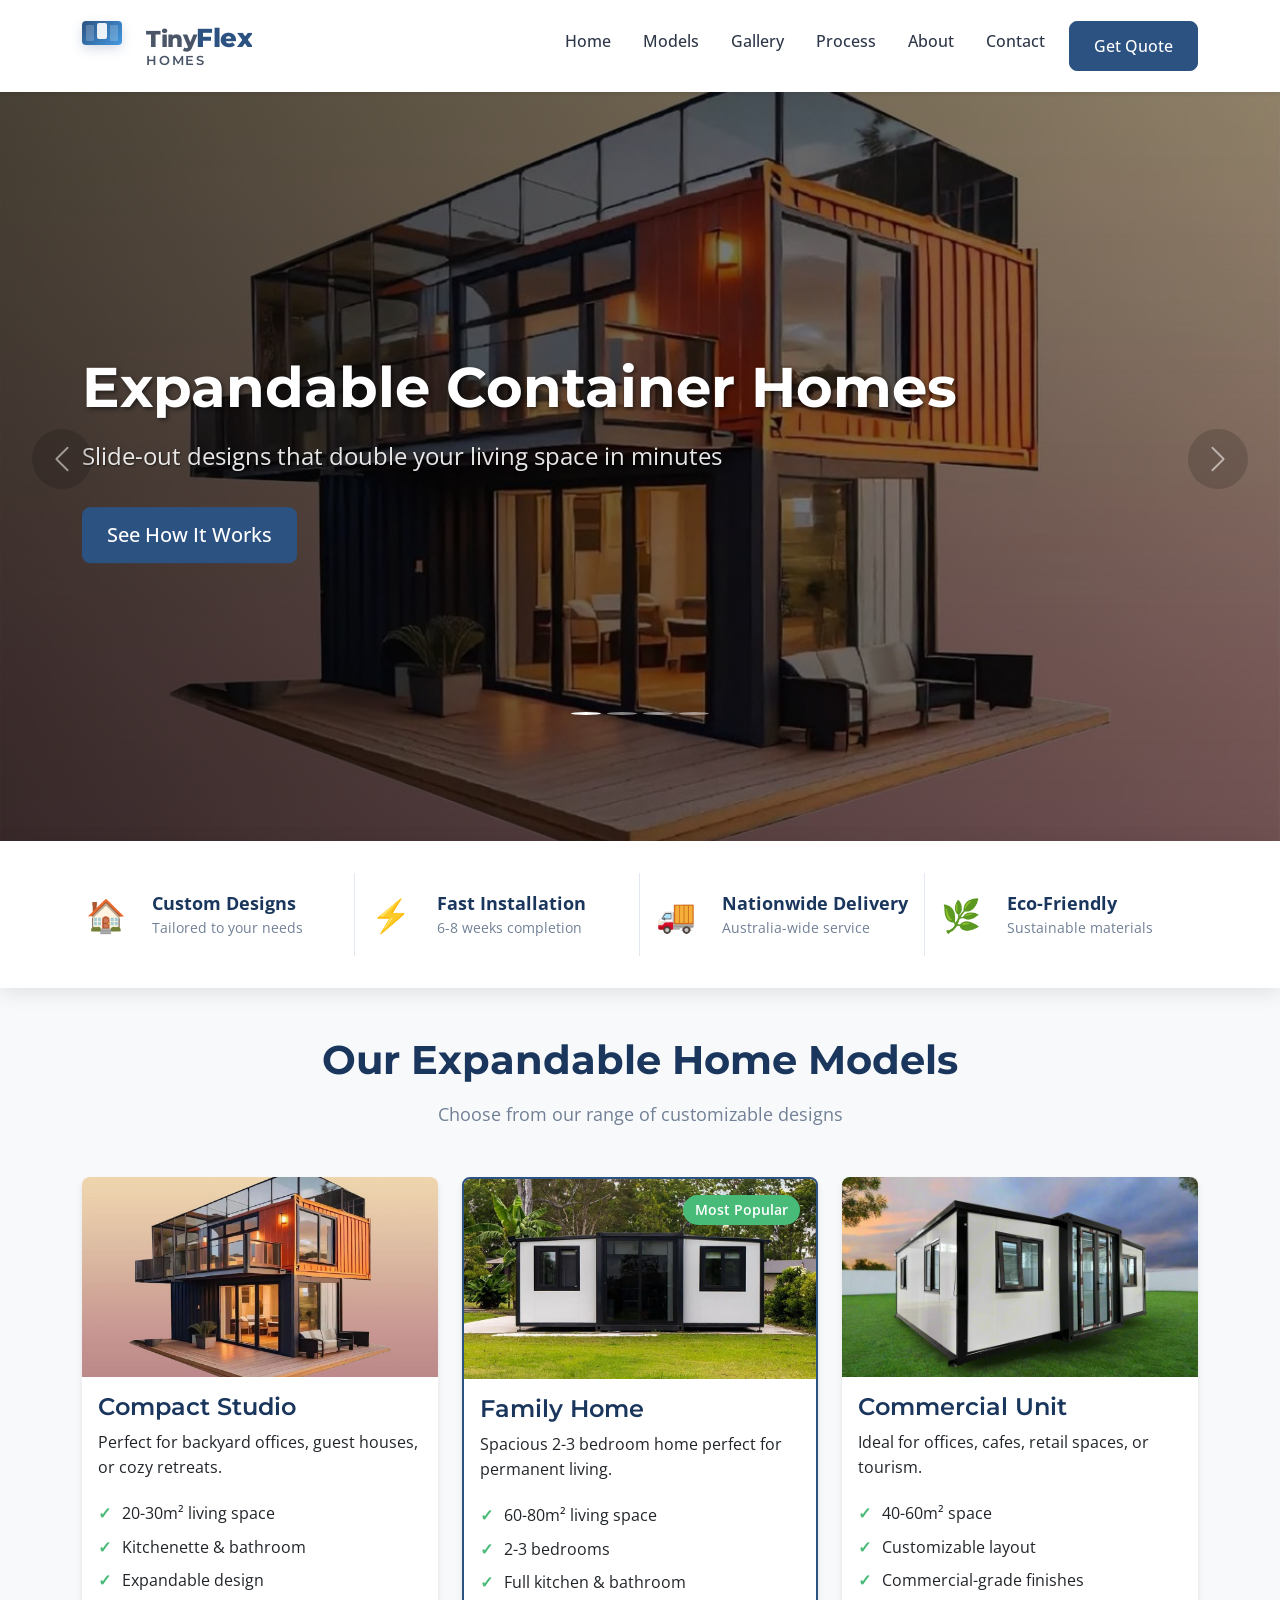
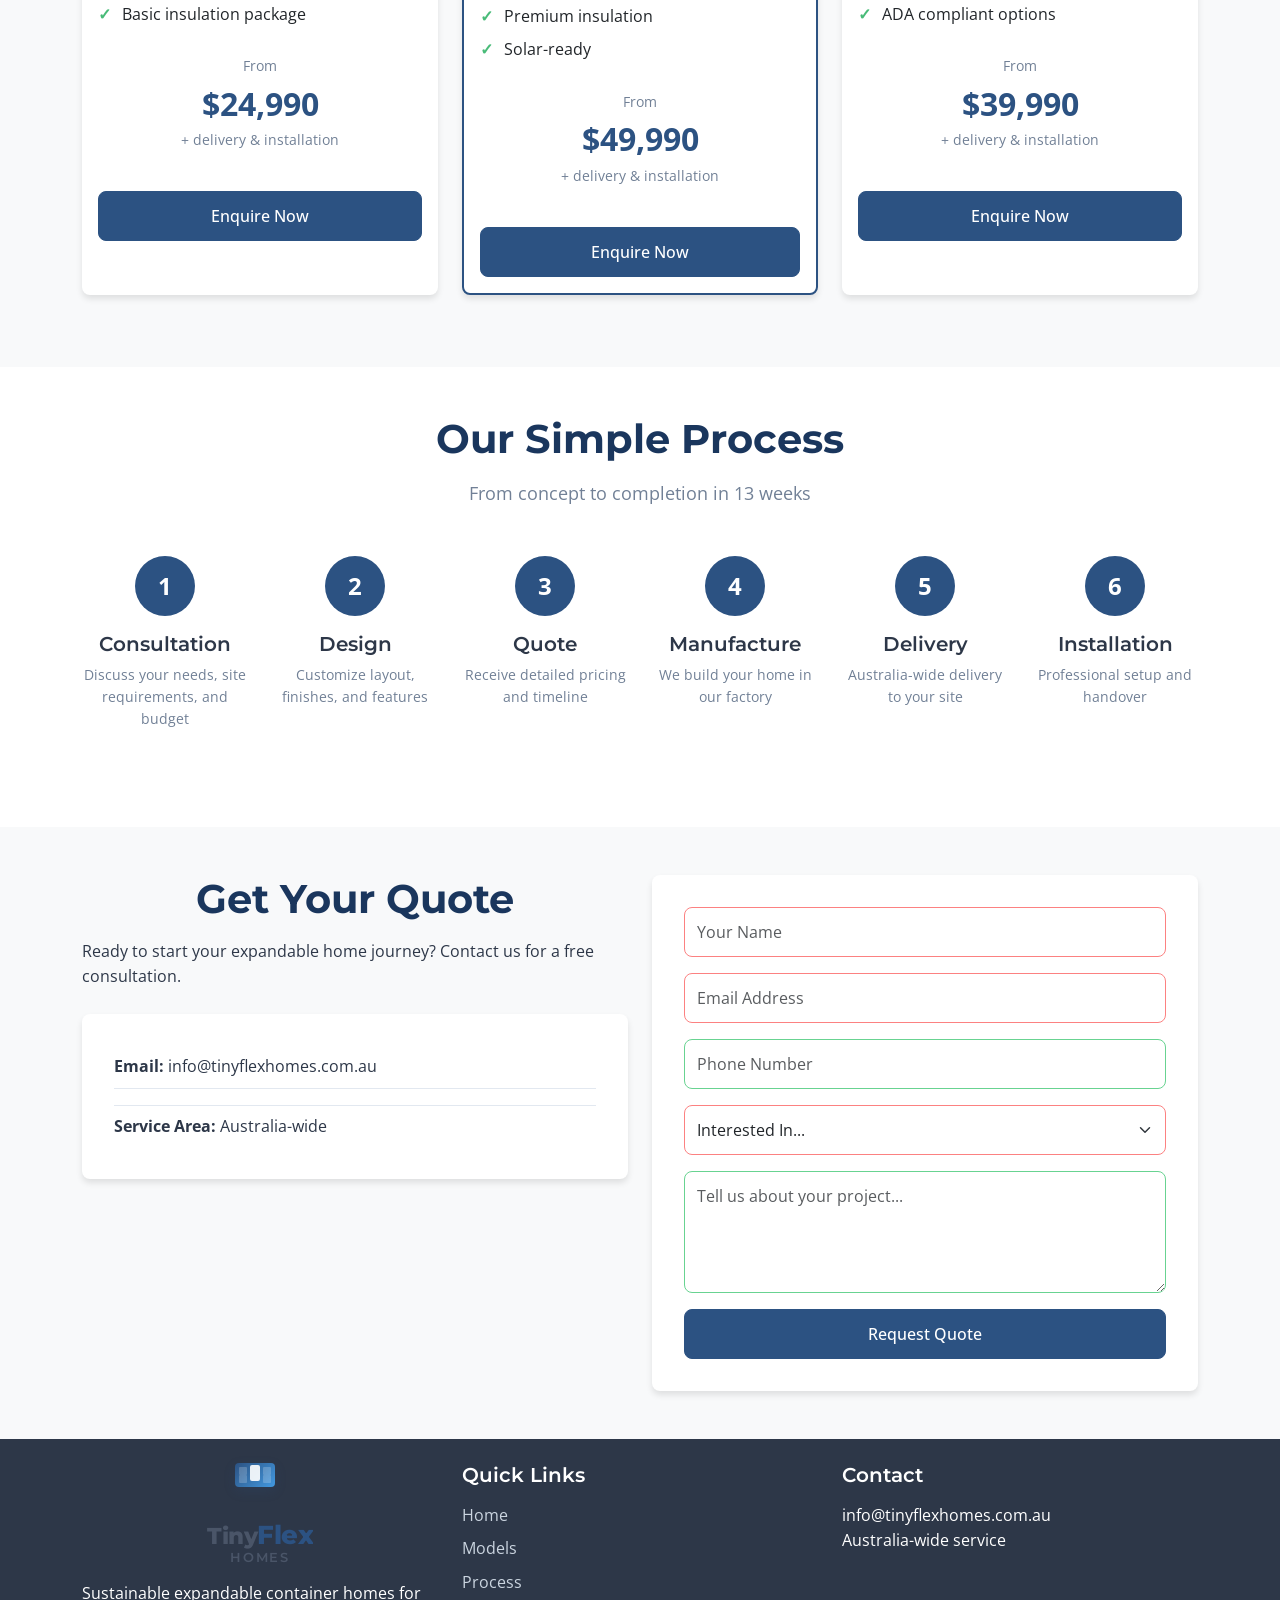
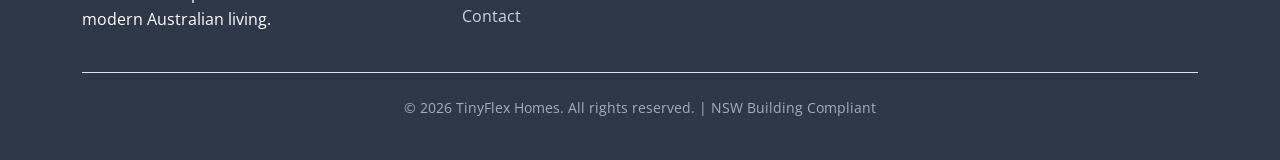
==== commit 4f8a82a9: "Added: Unique logo concept - Container expands into home, clearly communicates business" ====
--- a/index.html
+++ b/index.html
@@ -30,7 +30,7 @@
     <link href="https://cdn.jsdelivr.net/npm/bootstrap@5.3.0/dist/css/bootstrap.min.css" rel="stylesheet">
     
     <!-- Custom CSS -->
-    <link rel="stylesheet" href="css/style.css?v=202604020228">
+    <link rel="stylesheet" href="css/style.css?v=202604020235">
     
     <!-- Structured Data -->
     <script type="application/ld+json">
@@ -54,19 +54,33 @@
         <div class="container">
             <a class="navbar-brand tinyflex-logo" href="/">
     <div class="logo-mark">
-        <div class="logo-symbol">
+        <!-- Shipping container base -->
+        <div class="container-base">
+            <div class="container-corner container-corner-tl"></div>
+            <div class="container-corner container-corner-tr"></div>
+            <div class="container-corner container-corner-bl"></div>
+            <div class="container-corner container-corner-br"></div>
+            <div class="container-door"></div>
+        </div>
+        
+        <!-- Expandable section -->
+        <div class="expandable-section"></div>
+        
+        <!-- Expansion arrows -->
+        <div class="expand-arrow expand-arrow-left"></div>
+        <div class="expand-arrow expand-arrow-right"></div>
+        
+        <!-- House transformation (appears on hover) -->
+        <div class="house-transform">
             <div class="house-roof"></div>
-            <div class="house-base">
-                <div class="house-door"></div>
-                <div class="house-window-left"></div>
-                <div class="house-window-right"></div>
-            </div>
-            <div class="expand-arrow-left"></div>
-            <div class="expand-arrow-right"></div>
+            <div class="house-window house-window-left"></div>
+            <div class="house-window house-window-right"></div>
         </div>
     </div>
     <div class="logo-text">
-        <span class="logo-primary">TinyFlex</span>
+        <span class="logo-primary">
+            <span class="logo-tiny">Tiny</span><span class="logo-flex">Flex</span>
+        </span>
         <span class="logo-secondary">Homes</span>
     </div>
 </a>
@@ -390,19 +404,33 @@
                 <div class="col-md-4">
     <div class="tinyflex-logo">
         <div class="logo-mark">
-            <div class="logo-symbol">
+            <!-- Shipping container base -->
+            <div class="container-base">
+                <div class="container-corner container-corner-tl"></div>
+                <div class="container-corner container-corner-tr"></div>
+                <div class="container-corner container-corner-bl"></div>
+                <div class="container-corner container-corner-br"></div>
+                <div class="container-door"></div>
+            </div>
+            
+            <!-- Expandable section -->
+            <div class="expandable-section"></div>
+            
+            <!-- Expansion arrows -->
+            <div class="expand-arrow expand-arrow-left"></div>
+            <div class="expand-arrow expand-arrow-right"></div>
+            
+            <!-- House transformation (appears on hover) -->
+            <div class="house-transform">
                 <div class="house-roof"></div>
-                <div class="house-base">
-                    <div class="house-door"></div>
-                    <div class="house-window-left"></div>
-                    <div class="house-window-right"></div>
-                </div>
-                <div class="expand-arrow-left"></div>
-                <div class="expand-arrow-right"></div>
+                <div class="house-window house-window-left"></div>
+                <div class="house-window house-window-right"></div>
             </div>
         </div>
         <div class="logo-text">
-            <span class="logo-primary">TinyFlex</span>
+            <span class="logo-primary">
+                <span class="logo-tiny">Tiny</span><span class="logo-flex">Flex</span>
+            </span>
             <span class="logo-secondary">Homes</span>
         </div>
     </div>
@@ -434,6 +462,6 @@
     <script src="https://cdn.jsdelivr.net/npm/bootstrap@5.3.0/dist/js/bootstrap.bundle.min.js"></script>
     
     <!-- Custom JS -->
-    <script src="js/main.js?v=202604020228"></script>
+    <script src="js/main.js?v=202604020235"></script>
 </body>
 </html>
--- a/css/style.css
+++ b/css/style.css
@@ -1050,10 +1050,14 @@
     .logo-simple .logo-secondary {
         display: none;
     }
-}/* ===========================================
-   TINYFLEX HOMES - DYNAMIC LOGO
-   Modern, interactive logo with multiple animations
-   Based on research: CSS animations, hover effects, interactive SVG
+}
+
+/* ===========================================
+   TINYFLEX HOMES - UNIQUE LOGO CONCEPT
+   Logo that clearly communicates:
+   1. TINY - Compact, efficient
+   2. FLEX - Flexible, expandable
+   3. HOMES - Container homes
    =========================================== */
 
 /* Logo Container */
@@ -1063,261 +1067,202 @@
     text-decoration: none;
     color: inherit;
     position: relative;
-    transition: transform 0.3s ease;
-}
-
-.tinyflex-logo:hover {
-    transform: translateY(-2px);
-}
-
-/* Logo Mark Container */
+}
+
+/* Logo Mark - Container that expands */
 .logo-mark {
     position: relative;
-    width: 48px;
-    height: 48px;
+    width: 50px;
+    height: 50px;
     margin-right: 14px;
     flex-shrink: 0;
-    perspective: 1000px;
-}
-
-/* Main Logo Symbol - 3D container for animations */
-.logo-symbol {
-    width: 100%;
-    height: 100%;
-    position: relative;
-    transform-style: preserve-3d;
-    transition: transform 0.6s cubic-bezier(0.34, 1.56, 0.64, 1);
-}
-
-/* Hover effect - slight 3D rotation */
-.tinyflex-logo:hover .logo-symbol {
-    transform: rotateY(10deg) rotateX(5deg);
-}
-
-/* House Base - Animated container */
-.house-base {
-    position: absolute;
-    bottom: 0;
-    width: 36px;
+}
+
+/* Main Container Shape - Shipping container */
+.container-base {
+    position: absolute;
+    width: 40px;
     height: 24px;
-    left: 6px;
     background: linear-gradient(135deg, #2c5282 0%, #4299e1 100%);
     border-radius: 4px;
     overflow: hidden;
     box-shadow: 0 4px 12px rgba(44, 82, 130, 0.2);
-    transform-origin: bottom;
-    transition: all 0.4s cubic-bezier(0.68, -0.55, 0.27, 1.55);
-}
-
-/* Expand animation on hover */
-.tinyflex-logo:hover .house-base {
-    width: 42px;
-    height: 28px;
-    left: 3px;
-    box-shadow: 0 6px 20px rgba(44, 82, 130, 0.3);
-}
-
-/* Roof - Animated triangle */
-.house-roof {
-    position: absolute;
-    top: 0;
-    left: 0;
-    width: 48px;
-    height: 24px;
-    background: linear-gradient(135deg, #4299e1 0%, #63b3ed 100%);
-    clip-path: polygon(50% 0%, 0% 100%, 100% 100%);
-    transform-origin: 50% 100%;
-    transition: all 0.4s cubic-bezier(0.68, -0.55, 0.27, 1.55);
-    animation: roof-float 4s ease-in-out infinite;
-}
-
-/* Roof floating animation */
-@keyframes roof-float {
-    0%, 100% {
-        transform: translateY(0) scale(1);
-    }
-    50% {
-        transform: translateY(-3px) scale(1.02);
-    }
-}
-
-/* Roof expands on hover */
-.tinyflex-logo:hover .house-roof {
-    height: 28px;
-    animation: roof-expand 0.6s cubic-bezier(0.68, -0.55, 0.27, 1.55);
-}
-
-@keyframes roof-expand {
-    0% {
-        height: 24px;
-        transform: translateY(0);
-    }
-    50% {
-        height: 32px;
-        transform: translateY(-8px);
-    }
-    100% {
-        height: 28px;
-        transform: translateY(0);
-    }
-}
-
-/* Expansion Arrows - Dynamic movement */
-.expand-arrow-left,
-.expand-arrow-right {
-    position: absolute;
-    top: 18px;
-    width: 16px;
-    height: 16px;
-    border: 3px solid #2c5282;
-    border-top: none;
-    border-right: none;
-    transition: all 0.4s cubic-bezier(0.68, -0.55, 0.27, 1.55);
-}
-
-.expand-arrow-left {
-    left: -8px;
-    transform: rotate(45deg);
-    animation: arrow-left-pulse 3s ease-in-out infinite;
-}
-
-.expand-arrow-right {
-    right: -8px;
-    transform: rotate(-135deg);
-    animation: arrow-right-pulse 3s ease-in-out infinite 0.5s;
-}
-
-/* Arrow pulse animations */
-@keyframes arrow-left-pulse {
-    0%, 100% {
-        left: -8px;
-        opacity: 0.7;
-    }
-    50% {
-        left: -12px;
-        opacity: 1;
-    }
-}
-
-@keyframes arrow-right-pulse {
-    0%, 100% {
-        right: -8px;
-        opacity: 0.7;
-    }
-    50% {
-        right: -12px;
-        opacity: 1;
-    }
-}
-
-/* Arrows expand on hover */
-.tinyflex-logo:hover .expand-arrow-left {
-    left: -16px;
-    animation: arrow-left-expand 0.6s cubic-bezier(0.68, -0.55, 0.27, 1.55);
-}
-
-.tinyflex-logo:hover .expand-arrow-right {
-    right: -16px;
-    animation: arrow-right-expand 0.6s cubic-bezier(0.68, -0.55, 0.27, 1.55);
-}
-
-@keyframes arrow-left-expand {
-    0% {
-        left: -8px;
-    }
-    50% {
-        left: -20px;
-    }
-    100% {
-        left: -16px;
-    }
-}
-
-@keyframes arrow-right-expand {
-    0% {
-        right: -8px;
-    }
-    50% {
-        right: -20px;
-    }
-    100% {
-        right: -16px;
-    }
-}
-
-/* Door - Interactive element */
-.house-door {
+    transition: all 0.5s cubic-bezier(0.34, 1.56, 0.64, 1);
+}
+
+/* Container details - Shipping container features */
+.container-corner {
+    position: absolute;
+    width: 8px;
+    height: 8px;
+    background: rgba(255, 255, 255, 0.2);
+    border-radius: 1px;
+}
+
+.container-corner-tl {
+    top: 4px;
+    left: 4px;
+}
+
+.container-corner-tr {
+    top: 4px;
+    right: 4px;
+}
+
+.container-corner-bl {
+    bottom: 4px;
+    left: 4px;
+}
+
+.container-corner-br {
+    bottom: 4px;
+    right: 4px;
+}
+
+/* Container door */
+.container-door {
     position: absolute;
     bottom: 6px;
     left: 50%;
     transform: translateX(-50%);
-    width: 6px;
-    height: 10px;
+    width: 10px;
+    height: 16px;
     background: rgba(255, 255, 255, 0.9);
     border-radius: 2px;
     transition: all 0.3s ease;
-    box-shadow: 0 2px 4px rgba(0, 0, 0, 0.2);
-}
-
-/* Door opens on hover */
-.tinyflex-logo:hover .house-door {
+}
+
+/* Expandable section - Slides out */
+.expandable-section {
+    position: absolute;
+    right: -20px;
+    top: 4px;
+    width: 0;
+    height: 16px;
+    background: linear-gradient(135deg, #4299e1 0%, #63b3ed 100%);
+    border-radius: 0 4px 4px 0;
+    overflow: hidden;
+    transition: all 0.5s cubic-bezier(0.34, 1.56, 0.64, 1) 0.1s;
+    opacity: 0;
+}
+
+/* Expansion arrows */
+.expand-arrow {
+    position: absolute;
+    top: 50%;
+    transform: translateY(-50%);
+    width: 12px;
+    height: 12px;
+    border: 2px solid #2c5282;
+    border-top: none;
+    border-right: none;
+    opacity: 0;
+    transition: all 0.3s ease;
+}
+
+.expand-arrow-left {
+    left: -6px;
+    transform: translateY(-50%) rotate(45deg);
+}
+
+.expand-arrow-right {
+    right: -6px;
+    transform: translateY(-50%) rotate(-135deg);
+}
+
+/* House transformation - Appears when expanded */
+.house-transform {
+    position: absolute;
+    top: 0;
+    left: 0;
+    width: 100%;
+    height: 100%;
+    opacity: 0;
+    transition: all 0.5s ease;
+}
+
+.house-roof {
+    position: absolute;
+    top: -8px;
+    left: 10px;
+    width: 20px;
+    height: 12px;
+    background: linear-gradient(135deg, #e53e3e 0%, #f56565 100%);
+    clip-path: polygon(50% 0%, 0% 100%, 100% 100%);
+    transform: scale(0);
+    transform-origin: bottom;
+    transition: all 0.4s cubic-bezier(0.34, 1.56, 0.64, 1);
+}
+
+.house-window {
+    position: absolute;
+    width: 6px;
+    height: 6px;
+    background: rgba(255, 255, 255, 0.8);
+    border-radius: 1px;
+    transform: scale(0);
+    transition: all 0.3s ease;
+}
+
+.house-window-left {
+    top: 8px;
+    left: 10px;
+}
+
+.house-window-right {
+    top: 8px;
+    right: 10px;
+}
+
+/* HOVER EFFECTS - The transformation */
+
+/* Logo hover - Container expands */
+.tinyflex-logo:hover .container-base {
+    width: 60px;
+    height: 30px;
+    background: linear-gradient(135deg, #2c5282 0%, #3182ce 100%);
+}
+
+/* Expandable section slides out */
+.tinyflex-logo:hover .expandable-section {
+    width: 20px;
+    opacity: 1;
+    right: -24px;
+}
+
+/* Arrows appear */
+.tinyflex-logo:hover .expand-arrow {
+    opacity: 1;
+}
+
+.tinyflex-logo:hover .expand-arrow-left {
+    left: -12px;
+}
+
+.tinyflex-logo:hover .expand-arrow-right {
+    right: -12px;
+}
+
+/* House transformation appears */
+.tinyflex-logo:hover .house-transform {
+    opacity: 1;
+}
+
+.tinyflex-logo:hover .house-roof {
+    transform: scale(1);
+}
+
+.tinyflex-logo:hover .house-window {
+    transform: scale(1);
+}
+
+/* Door opens */
+.tinyflex-logo:hover .container-door {
     background: rgba(255, 255, 255, 1);
     box-shadow: 0 0 8px rgba(255, 255, 255, 0.6);
-    animation: door-open 0.5s ease;
-}
-
-@keyframes door-open {
-    0% {
-        transform: translateX(-50%) scaleY(1);
-    }
-    50% {
-        transform: translateX(-50%) scaleY(1.2);
-    }
-    100% {
-        transform: translateX(-50%) scaleY(1);
-    }
-}
-
-/* Windows - Additional detail */
-.house-window-left,
-.house-window-right {
-    position: absolute;
-    bottom: 10px;
-    width: 4px;
-    height: 4px;
-    background: rgba(255, 255, 255, 0.6);
-    border-radius: 1px;
-    transition: all 0.3s ease;
-}
-
-.house-window-left {
-    left: 10px;
-}
-
-.house-window-right {
-    right: 10px;
-}
-
-/* Windows light up on hover */
-.tinyflex-logo:hover .house-window-left,
-.tinyflex-logo:hover .house-window-right {
-    background: rgba(255, 255, 255, 0.9);
-    box-shadow: 0 0 6px rgba(255, 255, 255, 0.4);
-    animation: window-glow 1s ease-in-out infinite alternate;
-}
-
-@keyframes window-glow {
-    from {
-        opacity: 0.7;
-        transform: scale(1);
-    }
-    to {
-        opacity: 1;
-        transform: scale(1.1);
-    }
-}
-
-/* Logo Text with animation */
+}
+
+/* Logo Text with transformation */
 .logo-text {
     display: flex;
     flex-direction: column;
@@ -1338,8 +1283,21 @@
     transition: all 0.3s ease;
 }
 
-/* Text underline animation */
-.logo-primary::after {
+/* "Tiny" part - smaller, compact */
+.logo-tiny {
+    font-size: 0.9em;
+    color: #4a5568;
+    transition: all 0.3s ease;
+}
+
+/* "Flex" part - expands on hover */
+.logo-flex {
+    position: relative;
+    display: inline-block;
+    transition: all 0.3s ease;
+}
+
+.logo-flex::after {
     content: '';
     position: absolute;
     bottom: -2px;
@@ -1350,8 +1308,18 @@
     transition: width 0.4s ease;
 }
 
-.tinyflex-logo:hover .logo-primary::after {
+.tinyflex-logo:hover .logo-flex::after {
     width: 100%;
+}
+
+.tinyflex-logo:hover .logo-tiny {
+    color: #2c5282;
+    transform: translateY(-1px);
+}
+
+.tinyflex-logo:hover .logo-flex {
+    letter-spacing: 1px;
+    color: #4299e1;
 }
 
 .logo-secondary {
@@ -1365,62 +1333,83 @@
     transition: all 0.3s ease;
 }
 
-/* Secondary text color change on hover */
 .tinyflex-logo:hover .logo-secondary {
     color: #4299e1;
     letter-spacing: 2px;
 }
 
-/* Click animation */
-.tinyflex-logo:active .logo-symbol {
-    transform: scale(0.95);
-    transition: transform 0.1s ease;
-}
-
-/* Loading animation for page load */
-@keyframes logo-load {
+/* Loading animation - Container expands on load */
+@keyframes container-load {
     0% {
+        width: 20px;
+        height: 12px;
         opacity: 0;
-        transform: translateY(20px) scale(0.8);
+    }
+    50% {
+        width: 40px;
+        height: 24px;
+        opacity: 1;
     }
     100% {
+        width: 40px;
+        height: 24px;
         opacity: 1;
-        transform: translateY(0) scale(1);
-    }
-}
-
-.logo-mark {
-    animation: logo-load 0.8s cubic-bezier(0.34, 1.56, 0.64, 1) 0.2s both;
-}
-
-.logo-text {
-    animation: logo-load 0.8s cubic-bezier(0.34, 1.56, 0.64, 1) 0.4s both;
+    }
+}
+
+.container-base {
+    animation: container-load 1s cubic-bezier(0.34, 1.56, 0.64, 1) 0.2s both;
+}
+
+@keyframes expand-load {
+    0% {
+        width: 0;
+        opacity: 0;
+        right: -20px;
+    }
+    70% {
+        width: 0;
+        opacity: 0;
+        right: -20px;
+    }
+    100% {
+        width: 0;
+        opacity: 0;
+        right: -20px;
+    }
+}
+
+.expandable-section {
+    animation: expand-load 1.5s ease both;
 }
 
 /* Responsive adjustments */
 @media (max-width: 768px) {
     .logo-mark {
-        width: 40px;
-        height: 40px;
+        width: 42px;
+        height: 42px;
         margin-right: 10px;
     }
     
-    .house-base {
-        width: 30px;
+    .container-base {
+        width: 34px;
         height: 20px;
-        left: 5px;
-    }
-    
-    .house-roof {
-        width: 40px;
-        height: 20px;
-    }
-    
-    .expand-arrow-left,
-    .expand-arrow-right {
-        width: 12px;
-        height: 12px;
-        top: 14px;
+    }
+    
+    .tinyflex-logo:hover .container-base {
+        width: 50px;
+        height: 25px;
+    }
+    
+    .expandable-section {
+        right: -16px;
+        top: 3px;
+        height: 14px;
+    }
+    
+    .tinyflex-logo:hover .expandable-section {
+        width: 16px;
+        right: -20px;
     }
     
     .logo-primary {
@@ -1449,37 +1438,42 @@
     }
 }
 
-/* Dark mode support */
-@media (prefers-color-scheme: dark) {
-    .logo-primary {
-        color: #e2e8f0;
-    }
-    
-    .logo-secondary {
-        color: #a0aec0;
-    }
-    
-    .tinyflex-logo:hover .logo-secondary {
-        color: #63b3ed;
-    }
-}
-
-/* Reduced motion preference */
-@media (prefers-reduced-motion: reduce) {
-    .logo-mark,
-    .logo-text,
-    .house-roof,
-    .expand-arrow-left,
-    .expand-arrow-right,
-    .house-door,
-    .house-window-left,
-    .house-window-right,
-    .logo-primary::after {
-        animation: none !important;
-        transition: none !important;
-    }
-    
-    .tinyflex-logo:hover .logo-symbol {
-        transform: none;
-    }
+/* Logo explanation overlay (for demo) */
+.logo-explanation {
+    position: absolute;
+    top: 100%;
+    left: 0;
+    width: 300px;
+    background: white;
+    border-radius: 8px;
+    padding: 15px;
+    box-shadow: 0 10px 25px rgba(0, 0, 0, 0.1);
+    opacity: 0;
+    transform: translateY(10px);
+    transition: all 0.3s ease;
+    pointer-events: none;
+    z-index: 1000;
+    font-size: 0.8rem;
+    line-height: 1.4;
+    color: #4a5568;
+}
+
+.tinyflex-logo:hover .logo-explanation {
+    opacity: 1;
+    transform: translateY(5px);
+}
+
+.logo-explanation h4 {
+    margin: 0 0 8px 0;
+    color: #2c5282;
+    font-size: 0.9rem;
+}
+
+.logo-explanation ul {
+    margin: 0;
+    padding-left: 18px;
+}
+
+.logo-explanation li {
+    margin-bottom: 4px;
 }
